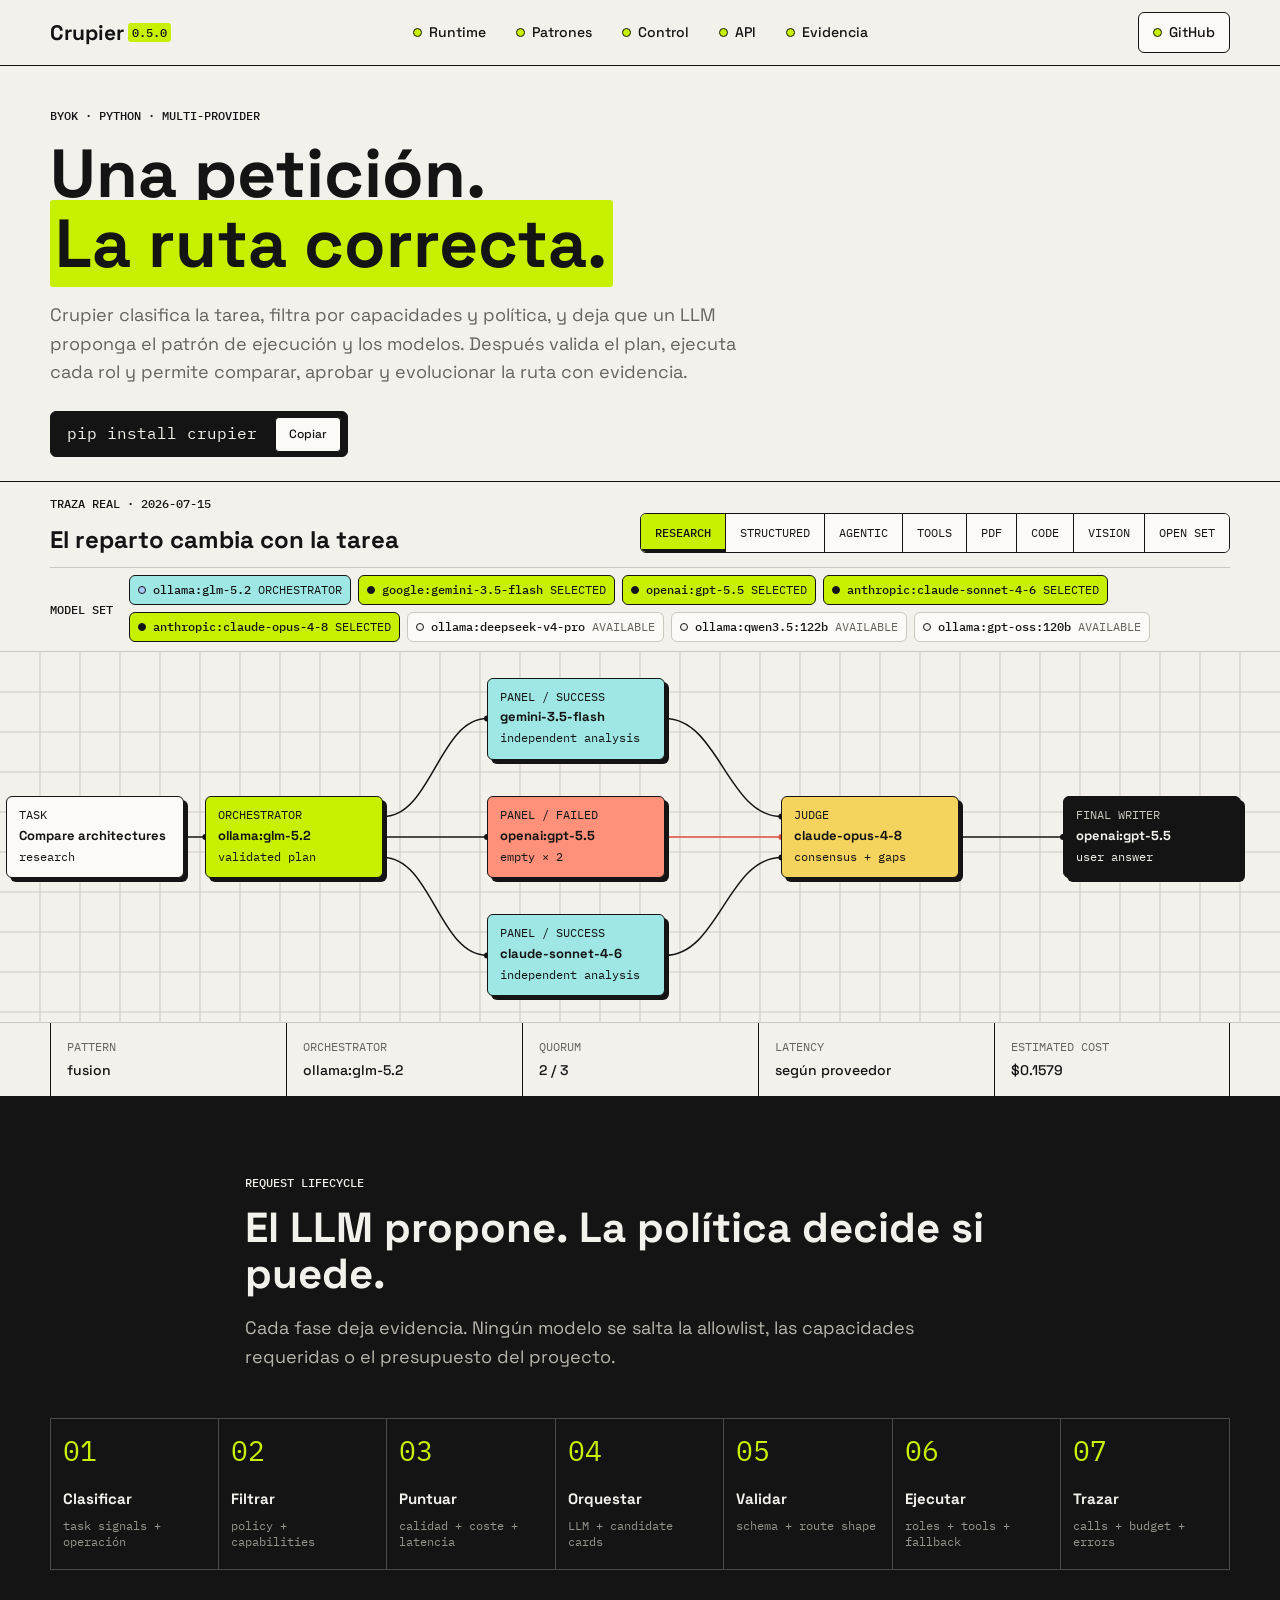
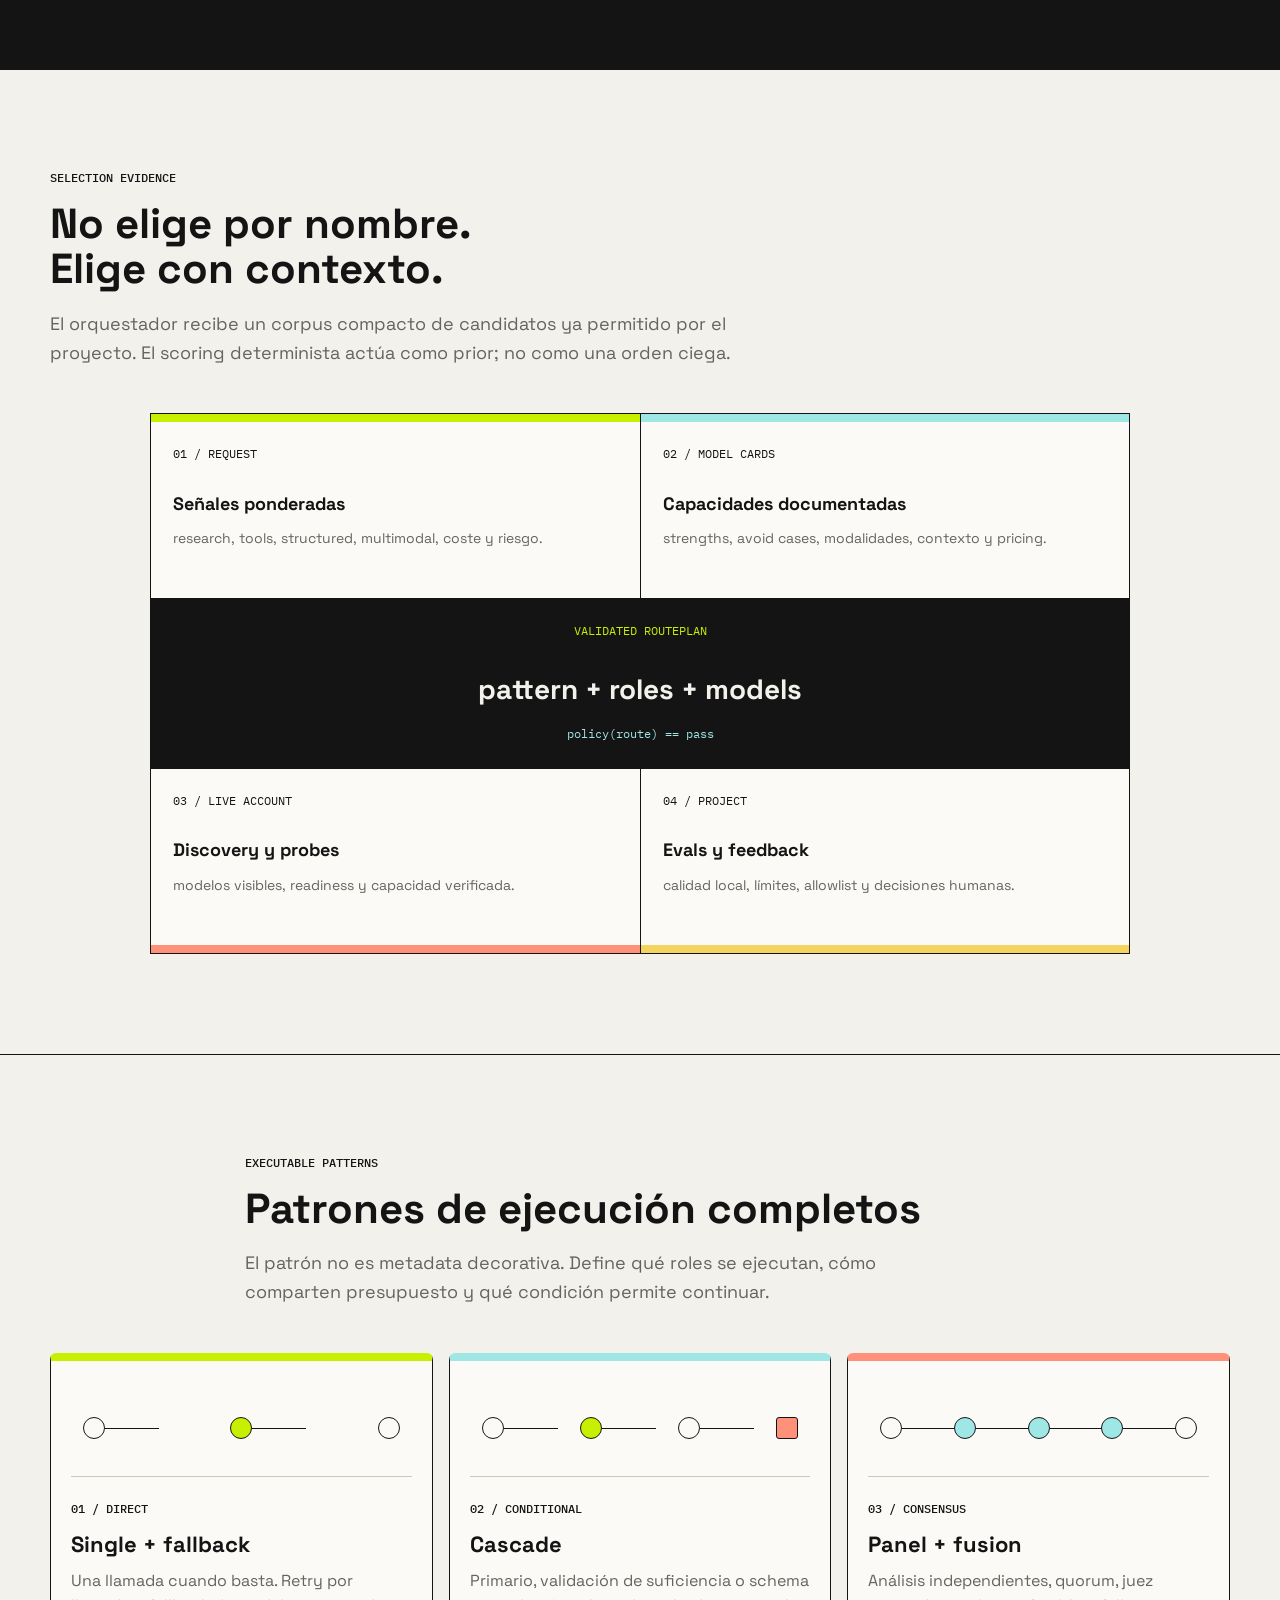
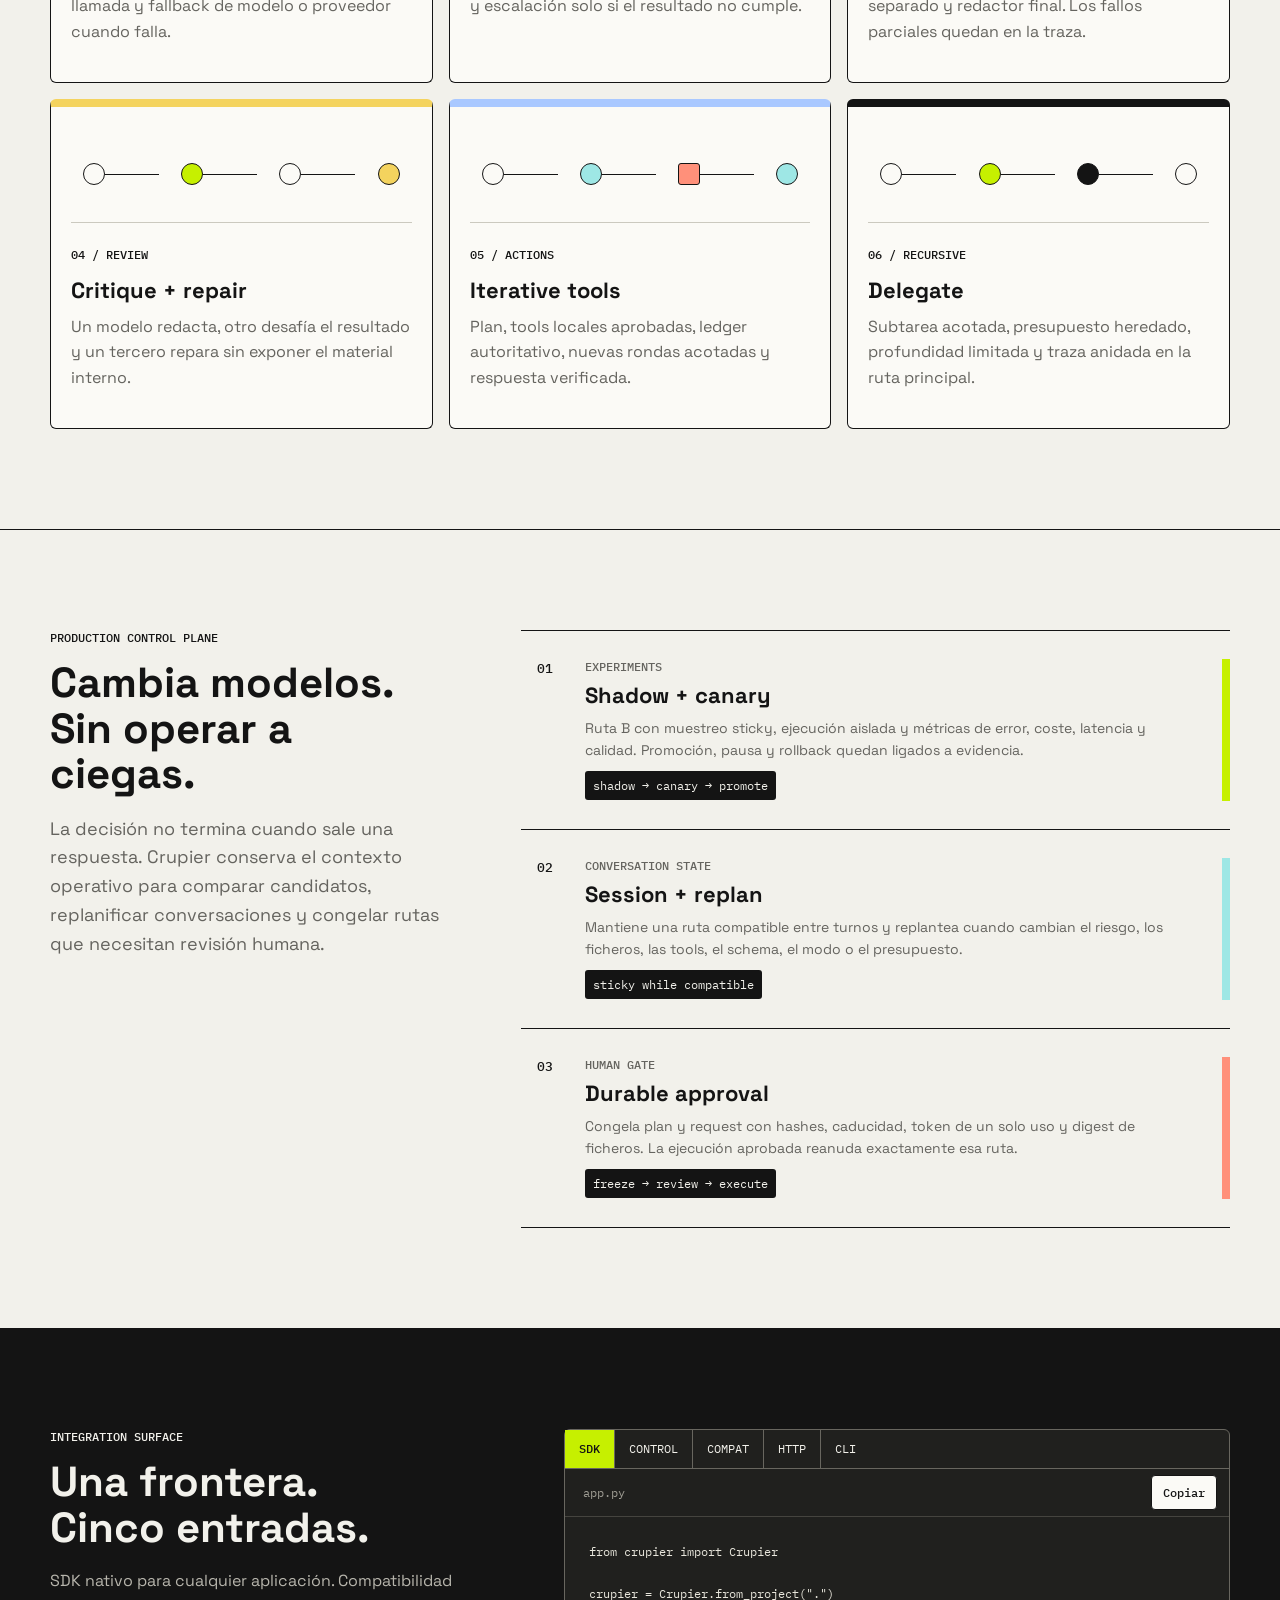
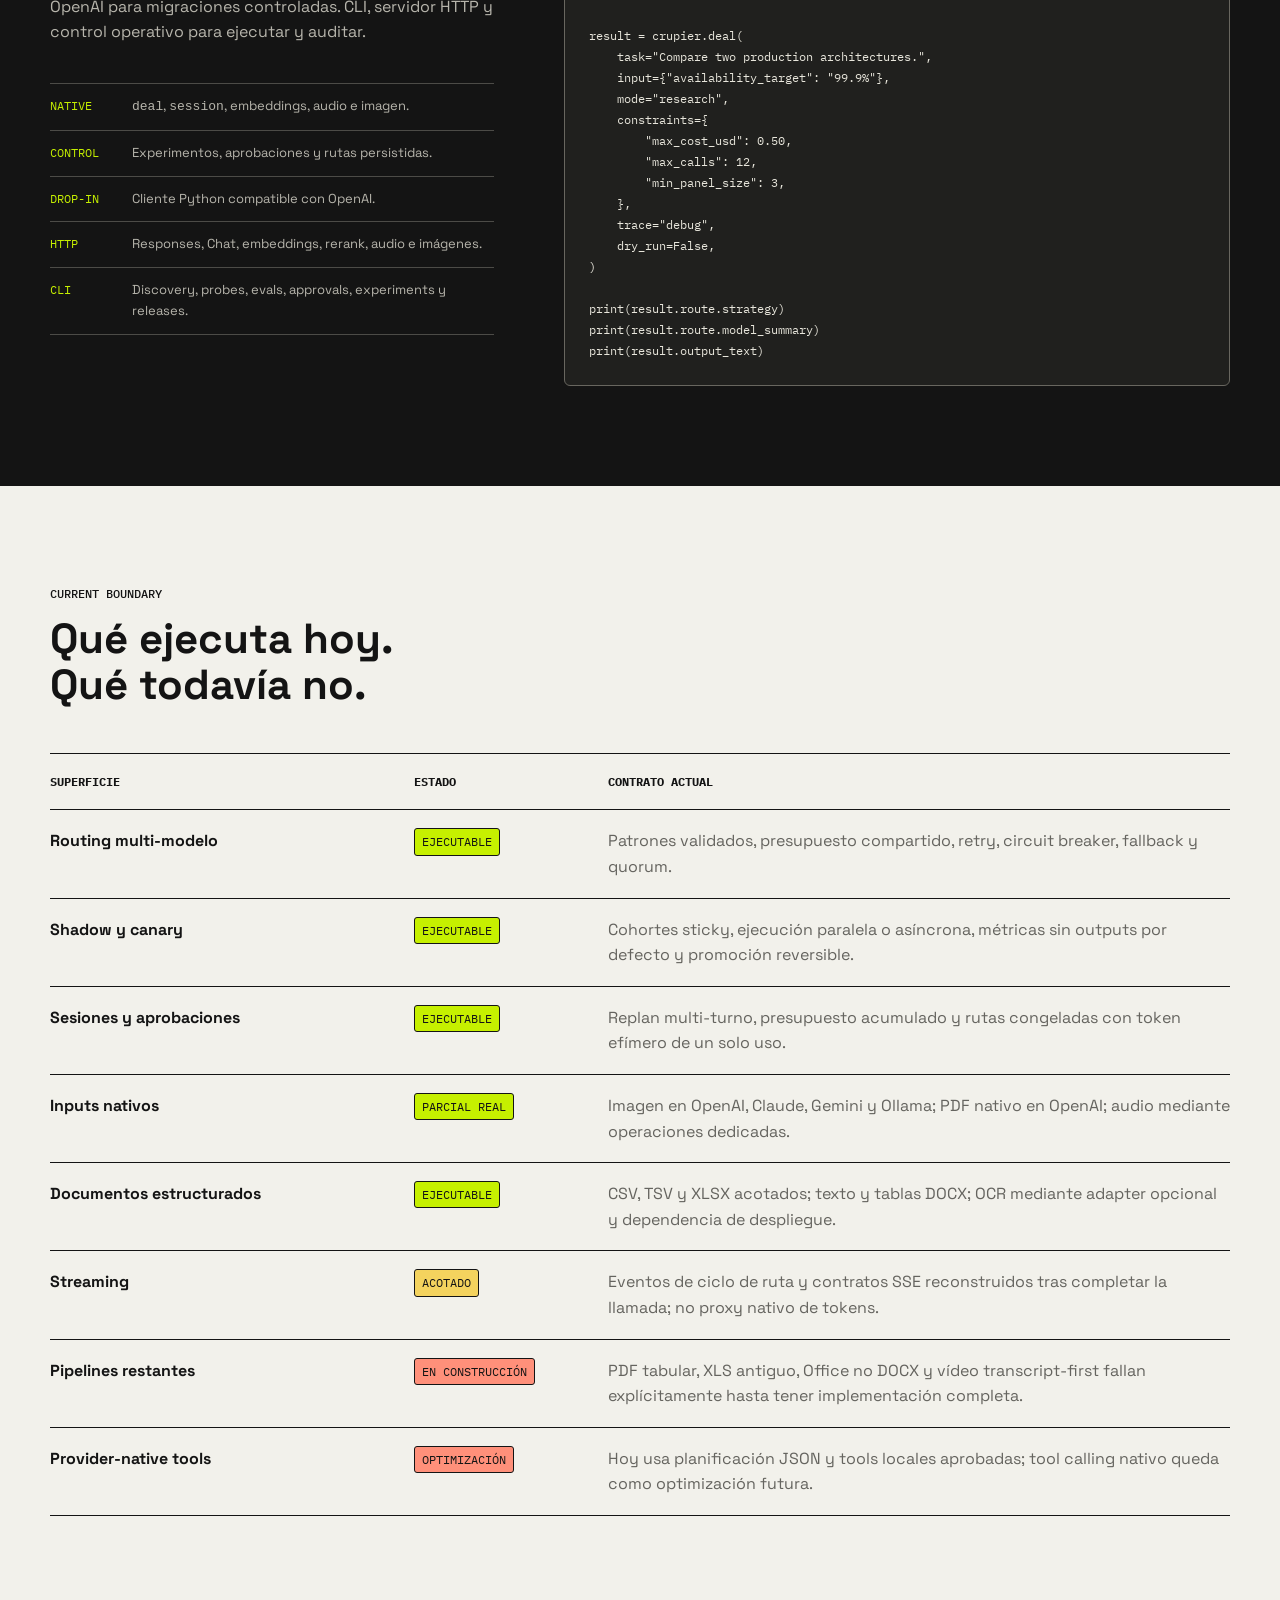
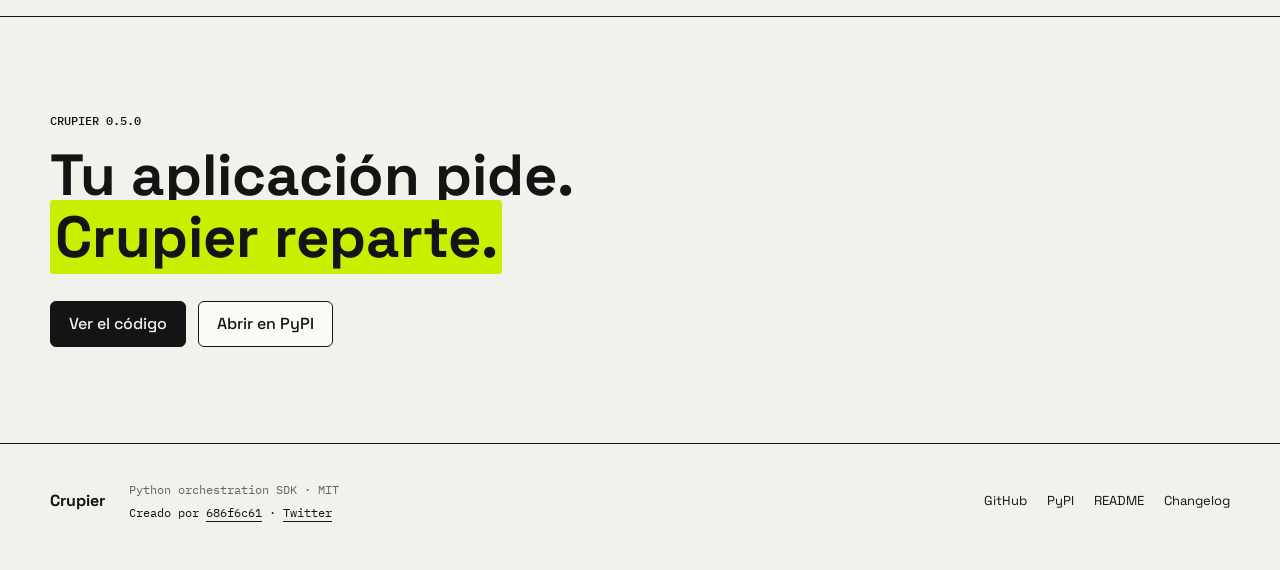
==== site/index.html @ 11025321 "Add final Crupier landing site" ====
<!DOCTYPE html>
<html lang="es">
  <head>
    <meta charset="utf-8">
    <meta name="viewport" content="width=device-width, initial-scale=1">
    <meta name="description" content="Crupier 0.5.0 es el SDK Python BYOK para seleccionar y ejecutar rutas multi-modelo, operar shadow y canary, mantener sesiones y auditar aprobaciones.">
    <meta name="author" content="686f6c61">
    <meta name="robots" content="index, follow, max-image-preview:large, max-snippet:-1, max-video-preview:-1">
    <meta name="theme-color" content="#f2f1eb">

    <meta property="og:type" content="website">
    <meta property="og:locale" content="es_ES">
    <meta property="og:site_name" content="Crupier">
    <meta property="og:url" content="https://crupier.686f6c61.dev/">
    <meta property="og:title" content="Crupier · Una petición. La ruta correcta.">
    <meta property="og:description" content="Orquestación y control de flota para Python: routing multi-modelo, shadow y canary, sesiones con replan y aprobaciones auditables.">
    <meta property="og:image" content="https://crupier.686f6c61.dev/og-crupier.png">
    <meta property="og:image:secure_url" content="https://crupier.686f6c61.dev/og-crupier.png">
    <meta property="og:image:type" content="image/png">
    <meta property="og:image:width" content="1200">
    <meta property="og:image:height" content="630">
    <meta property="og:image:alt" content="Crupier conecta una petición con una ruta multi-modelo validada.">

    <meta name="twitter:card" content="summary_large_image">
    <meta name="twitter:creator" content="@686f6c61">
    <meta name="twitter:title" content="Crupier · Una petición. La ruta correcta.">
    <meta name="twitter:description" content="SDK Python BYOK para seleccionar, ejecutar y operar rutas multi-modelo en producción.">
    <meta name="twitter:image" content="https://crupier.686f6c61.dev/og-crupier.png">
    <meta name="twitter:image:alt" content="Crupier conecta una petición con una ruta multi-modelo validada.">

    <link rel="icon" href="favicon.svg" type="image/svg+xml">
    <link rel="canonical" href="https://crupier.686f6c61.dev/">
    <link rel="preconnect" href="https://fonts.googleapis.com">
    <link rel="preconnect" href="https://fonts.gstatic.com" crossorigin>
    <link href="https://fonts.googleapis.com/css2?family=IBM+Plex+Mono:wght@400;500&family=Space+Grotesk:wght@400;500;700&display=swap" rel="stylesheet">
    <link rel="stylesheet" href="styles.css">
    <title>Crupier · Orquestación multi-modelo para Python</title>
    <script type="application/ld+json">
      {
        "@context": "https://schema.org",
        "@type": "SoftwareSourceCode",
        "name": "Crupier",
        "description": "SDK Python BYOK para seleccionar, ejecutar y operar rutas multi-modelo con shadow, canary, sesiones y aprobaciones auditables.",
        "url": "https://crupier.686f6c61.dev/",
        "image": "https://crupier.686f6c61.dev/og-crupier.png",
        "codeRepository": "https://github.com/686f6c61/crupier",
        "downloadUrl": "https://pypi.org/project/crupier/",
        "programmingLanguage": "Python",
        "runtimePlatform": "Python 3.11+",
        "version": "0.5.0",
        "license": "https://opensource.org/licenses/MIT",
        "author": {
          "@type": "Person",
          "name": "686f6c61",
          "url": "https://github.com/686f6c61"
        }
      }
    </script>
    <!-- Umami Analytics (self-hosted) -->
    <script defer src="https://analytics.686f6c61.dev/script.js"
      data-website-id="9d5d1bb4-7ea5-4c8a-bc91-378be16b686d"
      data-domains="crupier.686f6c61.dev,www.crupier.686f6c61.dev"
      data-do-not-track="true"
      data-exclude-search="true"></script>
  </head>
  <body>
    <a class="skip-link" href="#main">Saltar al contenido</a>

    <header class="site-header">
      <a class="brand" href="#top">
        <span>Crupier</span><mark>0.5.0</mark>
      </a>
      <nav class="site-nav" aria-label="Navegación principal">
        <a href="#runtime">Runtime</a>
        <a href="#patterns">Patrones</a>
        <a href="#control">Control</a>
        <a href="#api">API</a>
        <a href="#evidence">Evidencia</a>
      </nav>
      <a class="header-link" href="https://github.com/686f6c61/crupier">GitHub</a>
    </header>

    <main id="main">
      <section class="hero" id="top" aria-labelledby="hero-title">
        <div class="hero-copy page-shell">
          <p class="eyebrow">BYOK · Python · multi-provider</p>
          <h1 id="hero-title">Una petición.<br><mark>La ruta correcta.</mark></h1>
          <p class="hero-lede">
            Crupier clasifica la tarea, filtra por capacidades y política, y deja que un LLM proponga el patrón de ejecución y los modelos. Después valida el plan, ejecuta cada rol y permite comparar, aprobar y evolucionar la ruta con evidencia.
          </p>
          <div class="install-line" role="group" aria-label="Comando de instalación">
            <code>pip install crupier</code>
            <button class="copy-command" type="button" data-copy="pip install crupier">Copiar</button>
          </div>
        </div>
      </section>

      <section class="route-lab" aria-labelledby="route-lab-title">
        <div class="route-lab-head page-shell">
          <div>
            <p class="eyebrow">Traza real · 2026-07-15</p>
            <h2 id="route-lab-title">El reparto cambia con la tarea</h2>
          </div>
          <div class="route-tabs" role="tablist" aria-label="Seleccionar tipo de ruta">
            <button id="route-research-tab" type="button" role="tab" aria-controls="route-panel" aria-selected="true" tabindex="0" data-route="research">Research</button>
            <button id="route-structured-tab" type="button" role="tab" aria-controls="route-panel" aria-selected="false" tabindex="-1" data-route="structured">Structured</button>
            <button id="route-agentic-tab" type="button" role="tab" aria-controls="route-panel" aria-selected="false" tabindex="-1" data-route="agentic">Agentic</button>
            <button id="route-tools-tab" type="button" role="tab" aria-controls="route-panel" aria-selected="false" tabindex="-1" data-route="tools">Tools</button>
            <button id="route-pdf-tab" type="button" role="tab" aria-controls="route-panel" aria-selected="false" tabindex="-1" data-route="pdf">PDF</button>
            <button id="route-coding-tab" type="button" role="tab" aria-controls="route-panel" aria-selected="false" tabindex="-1" data-route="coding">Code</button>
            <button id="route-vision-tab" type="button" role="tab" aria-controls="route-panel" aria-selected="false" tabindex="-1" data-route="vision">Vision</button>
            <button id="route-open-set-tab" type="button" role="tab" aria-controls="route-panel" aria-selected="false" tabindex="-1" data-route="openSet">Open set</button>
          </div>
        </div>

        <div id="route-panel" role="tabpanel" aria-labelledby="route-research-tab" tabindex="0">
          <div class="model-pool page-shell" role="group" aria-label="Modelos candidatos para la ruta seleccionada">
            <span>Model set</span>
            <ul id="model-pool" aria-live="off"></ul>
          </div>
          <div class="graph-scroll" aria-label="Diagrama de la ruta seleccionada">
            <div class="graph-stage" id="graph-stage">
              <canvas id="route-canvas" aria-hidden="true"></canvas>
              <ul id="route-nodes" class="route-nodes" aria-live="off"></ul>
            </div>
          </div>

          <dl class="route-metrics page-shell" id="route-metrics"></dl>
        </div>
      </section>

      <section class="runtime-band" id="runtime" aria-labelledby="runtime-title">
        <div class="page-shell section-heading inverted">
          <p class="eyebrow">Request lifecycle</p>
          <h2 id="runtime-title">El LLM propone. La política decide si puede.</h2>
          <p>Cada fase deja evidencia. Ningún modelo se salta la allowlist, las capacidades requeridas o el presupuesto del proyecto.</p>
        </div>
        <ol class="runtime-flow page-shell">
          <li><span>01</span><strong>Clasificar</strong><small>task signals + operación</small></li>
          <li><span>02</span><strong>Filtrar</strong><small>policy + capabilities</small></li>
          <li><span>03</span><strong>Puntuar</strong><small>calidad + coste + latencia</small></li>
          <li><span>04</span><strong>Orquestar</strong><small>LLM + candidate cards</small></li>
          <li><span>05</span><strong>Validar</strong><small>schema + route shape</small></li>
          <li><span>06</span><strong>Ejecutar</strong><small>roles + tools + fallback</small></li>
          <li><span>07</span><strong>Trazar</strong><small>calls + budget + errors</small></li>
        </ol>
      </section>

      <section class="evidence-section page-shell" id="evidence" aria-labelledby="selection-title">
        <div class="section-heading">
          <p class="eyebrow">Selection evidence</p>
          <h2 id="selection-title">No elige por nombre.<br>Elige con contexto.</h2>
          <p>El orquestador recibe un corpus compacto de candidatos ya permitido por el proyecto. El scoring determinista actúa como prior; no como una orden ciega.</p>
        </div>

        <div class="evidence-map" role="img" aria-label="Fuentes de evidencia que alimentan el plan de routing">
          <div class="evidence-source source-task">
            <span>01 / Request</span>
            <strong>Señales ponderadas</strong>
            <p>research, tools, structured, multimodal, coste y riesgo.</p>
          </div>
          <div class="evidence-source source-card">
            <span>02 / Model cards</span>
            <strong>Capacidades documentadas</strong>
            <p>strengths, avoid cases, modalidades, contexto y pricing.</p>
          </div>
          <div class="evidence-core">
            <span>Validated RoutePlan</span>
            <strong>pattern + roles + models</strong>
            <code>policy(route) == pass</code>
          </div>
          <div class="evidence-source source-live">
            <span>03 / Live account</span>
            <strong>Discovery y probes</strong>
            <p>modelos visibles, readiness y capacidad verificada.</p>
          </div>
          <div class="evidence-source source-local">
            <span>04 / Project</span>
            <strong>Evals y feedback</strong>
            <p>calidad local, límites, allowlist y decisiones humanas.</p>
          </div>
        </div>
      </section>

      <section class="strategies-section" id="patterns" aria-labelledby="patterns-title">
        <div class="page-shell section-heading">
          <p class="eyebrow">Executable patterns</p>
          <h2 id="patterns-title">Patrones de ejecución completos</h2>
          <p>El patrón no es metadata decorativa. Define qué roles se ejecutan, cómo comparten presupuesto y qué condición permite continuar.</p>
        </div>

        <div class="strategy-grid page-shell">
          <article class="strategy-card accent-lime">
            <div class="mini-route"><i></i><b></b><i></i></div>
            <p class="eyebrow">01 / Direct</p>
            <h3>Single + fallback</h3>
            <p>Una llamada cuando basta. Retry por llamada y fallback de modelo o proveedor cuando falla.</p>
          </article>
          <article class="strategy-card accent-cyan">
            <div class="mini-route cascade"><i></i><b></b><i></i><em></em></div>
            <p class="eyebrow">02 / Conditional</p>
            <h3>Cascade</h3>
            <p>Primario, validación de suficiencia o schema y escalación solo si el resultado no cumple.</p>
          </article>
          <article class="strategy-card accent-coral">
            <div class="mini-route fusion"><i></i><b></b><b></b><b></b><i></i></div>
            <p class="eyebrow">03 / Consensus</p>
            <h3>Panel + fusion</h3>
            <p>Análisis independientes, quorum, juez separado y redactor final. Los fallos parciales quedan en la traza.</p>
          </article>
          <article class="strategy-card accent-yellow">
            <div class="mini-route critique"><i></i><b></b><i></i><b></b></div>
            <p class="eyebrow">04 / Review</p>
            <h3>Critique + repair</h3>
            <p>Un modelo redacta, otro desafía el resultado y un tercero repara sin exponer el material interno.</p>
          </article>
          <article class="strategy-card accent-blue">
            <div class="mini-route tools"><i></i><b></b><em></em><b></b></div>
            <p class="eyebrow">05 / Actions</p>
            <h3>Iterative tools</h3>
            <p>Plan, tools locales aprobadas, ledger autoritativo, nuevas rondas acotadas y respuesta verificada.</p>
          </article>
          <article class="strategy-card accent-ink">
            <div class="mini-route delegate"><i></i><b></b><span></span><i></i></div>
            <p class="eyebrow">06 / Recursive</p>
            <h3>Delegate</h3>
            <p>Subtarea acotada, presupuesto heredado, profundidad limitada y traza anidada en la ruta principal.</p>
          </article>
        </div>
      </section>

      <section class="control-section" id="control" aria-labelledby="control-title">
        <div class="control-layout page-shell">
          <div class="section-heading">
            <p class="eyebrow">Production control plane</p>
            <h2 id="control-title">Cambia modelos.<br>Sin operar a ciegas.</h2>
            <p>La decisión no termina cuando sale una respuesta. Crupier conserva el contexto operativo para comparar candidatos, replanificar conversaciones y congelar rutas que necesitan revisión humana.</p>
          </div>

          <div class="control-lanes">
            <article class="control-lane">
              <span class="control-number">01</span>
              <div>
                <p class="eyebrow">Experiments</p>
                <h3>Shadow + canary</h3>
                <p>Ruta B con muestreo sticky, ejecución aislada y métricas de error, coste, latencia y calidad. Promoción, pausa y rollback quedan ligados a evidencia.</p>
              </div>
              <code>shadow → canary → promote</code>
            </article>
            <article class="control-lane">
              <span class="control-number">02</span>
              <div>
                <p class="eyebrow">Conversation state</p>
                <h3>Session + replan</h3>
                <p>Mantiene una ruta compatible entre turnos y replantea cuando cambian el riesgo, los ficheros, las tools, el schema, el modo o el presupuesto.</p>
              </div>
              <code>sticky while compatible</code>
            </article>
            <article class="control-lane">
              <span class="control-number">03</span>
              <div>
                <p class="eyebrow">Human gate</p>
                <h3>Durable approval</h3>
                <p>Congela plan y request con hashes, caducidad, token de un solo uso y digest de ficheros. La ejecución aprobada reanuda exactamente esa ruta.</p>
              </div>
              <code>freeze → review → execute</code>
            </article>
          </div>
        </div>
      </section>

      <section class="api-section" id="api" aria-labelledby="api-title">
        <div class="page-shell api-layout">
          <div class="section-heading">
            <p class="eyebrow">Integration surface</p>
            <h2 id="api-title">Una frontera.<br>Cinco entradas.</h2>
            <p>SDK nativo para cualquier aplicación. Compatibilidad OpenAI para migraciones controladas. CLI, servidor HTTP y control operativo para ejecutar y auditar.</p>
            <ul class="api-contracts">
              <li><span class="contract-label">Native</span><span class="contract-copy"><code>deal</code>, <code>session</code>, embeddings, audio e imagen.</span></li>
              <li><span class="contract-label">Control</span><span class="contract-copy">Experimentos, aprobaciones y rutas persistidas.</span></li>
              <li><span class="contract-label">Drop-in</span><span class="contract-copy">Cliente Python compatible con OpenAI.</span></li>
              <li><span class="contract-label">HTTP</span><span class="contract-copy">Responses, Chat, embeddings, rerank, audio e imágenes.</span></li>
              <li><span class="contract-label">CLI</span><span class="contract-copy">Discovery, probes, evals, approvals, experiments y releases.</span></li>
            </ul>
          </div>

          <div class="code-workbench">
            <div class="code-tabs" role="tablist" aria-label="Ejemplos de integración">
              <button id="code-sdk-tab" type="button" role="tab" aria-controls="code-panel" aria-selected="true" tabindex="0" data-code="sdk">SDK</button>
              <button id="code-control-tab" type="button" role="tab" aria-controls="code-panel" aria-selected="false" tabindex="-1" data-code="control">Control</button>
              <button id="code-compat-tab" type="button" role="tab" aria-controls="code-panel" aria-selected="false" tabindex="-1" data-code="compat">Compat</button>
              <button id="code-server-tab" type="button" role="tab" aria-controls="code-panel" aria-selected="false" tabindex="-1" data-code="server">HTTP</button>
              <button id="code-cli-tab" type="button" role="tab" aria-controls="code-panel" aria-selected="false" tabindex="-1" data-code="cli">CLI</button>
            </div>
            <div id="code-panel" role="tabpanel" aria-labelledby="code-sdk-tab" tabindex="0">
              <div class="code-toolbar">
                <span id="code-filename">app.py</span>
                <button class="copy-command" id="copy-code" type="button">Copiar</button>
              </div>
              <pre><code id="code-sample"></code></pre>
            </div>
          </div>
        </div>
      </section>

      <section class="boundaries-section page-shell" aria-labelledby="boundaries-title">
        <div class="section-heading">
          <p class="eyebrow">Current boundary</p>
          <h2 id="boundaries-title">Qué ejecuta hoy.<br>Qué todavía no.</h2>
        </div>
        <table class="boundary-table">
          <caption class="visually-hidden">Estado de capacidades</caption>
          <thead>
            <tr class="boundary-row boundary-head">
              <th scope="col">Superficie</th><th scope="col">Estado</th><th scope="col">Contrato actual</th>
            </tr>
          </thead>
          <tbody>
            <tr class="boundary-row">
              <th scope="row">Routing multi-modelo</th><td><span class="state live">Ejecutable</span></td><td>Patrones validados, presupuesto compartido, retry, circuit breaker, fallback y quorum.</td>
            </tr>
            <tr class="boundary-row">
              <th scope="row">Shadow y canary</th><td><span class="state live">Ejecutable</span></td><td>Cohortes sticky, ejecución paralela o asíncrona, métricas sin outputs por defecto y promoción reversible.</td>
            </tr>
            <tr class="boundary-row">
              <th scope="row">Sesiones y aprobaciones</th><td><span class="state live">Ejecutable</span></td><td>Replan multi-turno, presupuesto acumulado y rutas congeladas con token efímero de un solo uso.</td>
            </tr>
            <tr class="boundary-row">
              <th scope="row">Inputs nativos</th><td><span class="state live">Parcial real</span></td><td>Imagen en OpenAI, Claude, Gemini y Ollama; PDF nativo en OpenAI; audio mediante operaciones dedicadas.</td>
            </tr>
            <tr class="boundary-row">
              <th scope="row">Documentos estructurados</th><td><span class="state live">Ejecutable</span></td><td>CSV, TSV y XLSX acotados; texto y tablas DOCX; OCR mediante adapter opcional y dependencia de despliegue.</td>
            </tr>
            <tr class="boundary-row">
              <th scope="row">Streaming</th><td><span class="state bounded">Acotado</span></td><td>Eventos de ciclo de ruta y contratos SSE reconstruidos tras completar la llamada; no proxy nativo de tokens.</td>
            </tr>
            <tr class="boundary-row">
              <th scope="row">Pipelines restantes</th><td><span class="state planned">En construcción</span></td><td>PDF tabular, XLS antiguo, Office no DOCX y vídeo transcript-first fallan explícitamente hasta tener implementación completa.</td>
            </tr>
            <tr class="boundary-row">
              <th scope="row">Provider-native tools</th><td><span class="state planned">Optimización</span></td><td>Hoy usa planificación JSON y tools locales aprobadas; tool calling nativo queda como optimización futura.</td>
            </tr>
          </tbody>
        </table>
      </section>

      <section class="final-cta" aria-labelledby="cta-title">
        <div class="page-shell">
          <p class="eyebrow">Crupier 0.5.0</p>
          <h2 id="cta-title">Tu aplicación pide.<br><mark>Crupier reparte.</mark></h2>
          <div class="cta-actions">
            <a class="primary-action" href="https://github.com/686f6c61/crupier">Ver el código</a>
            <a class="secondary-action" href="https://pypi.org/project/crupier/">Abrir en PyPI</a>
          </div>
        </div>
      </section>
    </main>

    <footer class="site-footer">
      <div class="page-shell">
        <strong>Crupier</strong>
        <div class="footer-meta">
          <p>Python orchestration SDK · MIT</p>
          <p>Creado por <a href="https://github.com/686f6c61">686f6c61</a> · <a href="https://x.com/686f6c61">Twitter</a></p>
        </div>
        <nav aria-label="Enlaces del pie">
          <a href="https://github.com/686f6c61/crupier">GitHub</a>
          <a href="https://pypi.org/project/crupier/">PyPI</a>
          <a href="https://github.com/686f6c61/crupier/blob/main/README.md">README</a>
          <a href="https://github.com/686f6c61/crupier/blob/main/CHANGELOG.md">Changelog</a>
        </nav>
      </div>
    </footer>

    <div class="copy-toast" id="copy-toast" role="status" aria-live="polite"></div>
    <script src="app.js" defer></script>
  </body>
</html>
---- site/styles.css ----
:root {
  --paper: #f2f1eb;
  --surface: #fbfaf6;
  --ink: #141414;
  --muted: #65645f;
  --line: #141414;
  --soft-line: #cbc9bf;
  --lime: #c6f000;
  --cyan: #9ee7e5;
  --coral: #ff907a;
  --yellow: #f4d35e;
  --blue: #a9c8ff;
  --radius: 6px;
  --shell: 1180px;
  --route-cycle: 5.2s;
  --font-sans: "Space Grotesk", "Segoe UI", system-ui, sans-serif;
  --font-mono: "IBM Plex Mono", "SFMono-Regular", Consolas, monospace;
}

* {
  box-sizing: border-box;
  letter-spacing: 0;
}

html {
  scroll-behavior: smooth;
}

section[id] {
  scroll-margin-top: 76px;
}

body {
  margin: 0;
  color: var(--ink);
  background: var(--paper);
  font-family: var(--font-sans);
  font-size: 16px;
  line-height: 1.6;
  text-rendering: optimizeLegibility;
}

button,
a {
  font: inherit;
}

a {
  color: inherit;
  text-decoration: none;
}

button {
  color: inherit;
}

mark {
  color: var(--ink);
  background: var(--lime);
  border-radius: 3px;
  padding: 0 0.08em;
}

.skip-link {
  position: fixed;
  z-index: 100;
  top: 8px;
  left: 8px;
  transform: translateY(-150%);
  padding: 8px 12px;
  color: var(--paper);
  background: var(--ink);
  border-radius: var(--radius);
}

.skip-link:focus {
  transform: translateY(0);
}

.visually-hidden {
  position: absolute;
  width: 1px;
  height: 1px;
  overflow: hidden;
  clip: rect(0 0 0 0);
  clip-path: inset(50%);
  white-space: nowrap;
}

.page-shell {
  width: min(calc(100% - 48px), var(--shell));
  margin-inline: auto;
}

.site-header {
  position: sticky;
  z-index: 20;
  top: 0;
  display: grid;
  grid-template-columns: 1fr auto 1fr;
  align-items: center;
  min-height: 66px;
  padding: 0 max(24px, calc((100% - var(--shell)) / 2));
  background: rgba(242, 241, 235, 0.96);
  border-bottom: 1px solid var(--line);
  backdrop-filter: blur(10px);
}

.brand {
  display: inline-flex;
  align-items: center;
  justify-self: start;
  font-size: 21px;
  font-weight: 700;
}

.brand mark {
  margin-left: 4px;
  padding: 0 4px;
  font-family: var(--font-mono);
  font-size: 12px;
  font-weight: 500;
}

.site-nav {
  display: flex;
  gap: 30px;
  font-size: 14px;
  font-weight: 500;
}

.site-nav a,
.header-link {
  display: inline-flex;
  align-items: center;
  gap: 7px;
}

.site-nav a::before,
.header-link::before {
  width: 7px;
  height: 7px;
  flex: 0 0 7px;
  background: var(--lime);
  border: 1px solid var(--ink);
  border-radius: 50%;
  content: "";
}

.site-nav a,
.site-footer a {
  text-decoration-thickness: 1px;
  text-underline-offset: 4px;
}

.site-nav a:hover,
.site-footer a:hover {
  text-decoration: underline;
}

.header-link {
  justify-self: end;
  padding: 8px 14px;
  font-size: 14px;
  font-weight: 500;
  border: 1px solid var(--line);
  border-radius: var(--radius);
  background: var(--surface);
}

.header-link:hover,
.secondary-action:hover,
.copy-command:hover {
  background: var(--lime);
}

.hero {
  overflow: hidden;
}

.hero-copy {
  position: relative;
  z-index: 2;
  padding-top: 42px;
  padding-bottom: 24px;
}

.eyebrow {
  margin: 0 0 14px;
  font-family: var(--font-mono);
  font-size: 12px;
  font-weight: 500;
  line-height: 1.4;
  text-transform: uppercase;
}

h1,
h2,
h3,
p {
  margin-top: 0;
}

h1 {
  max-width: 820px;
  margin-bottom: 22px;
  font-size: 68px;
  font-weight: 700;
  line-height: 1.03;
}

h2 {
  margin-bottom: 18px;
  font-size: 42px;
  font-weight: 700;
  line-height: 1.08;
}

h3 {
  margin-bottom: 10px;
  font-size: 22px;
  line-height: 1.2;
}

.hero-lede {
  max-width: 720px;
  margin-bottom: 24px;
  color: var(--muted);
  font-size: 18px;
}

.install-line {
  display: inline-flex;
  align-items: center;
  gap: 18px;
  min-height: 46px;
  padding: 0 6px 0 16px;
  color: var(--paper);
  background: var(--ink);
  border: 1px solid var(--ink);
  border-radius: var(--radius);
}

.install-line code,
.code-workbench code,
.evidence-core code {
  font-family: var(--font-mono);
}

.copy-command {
  min-width: 66px;
  padding: 7px 11px;
  color: var(--ink);
  background: var(--surface);
  border: 1px solid var(--line);
  border-radius: 4px;
  cursor: pointer;
  font-size: 12px;
  font-weight: 500;
}

.route-lab {
  border-top: 1px solid var(--line);
  border-bottom: 1px solid var(--line);
}

.route-lab-head {
  display: flex;
  align-items: end;
  justify-content: space-between;
  gap: 30px;
  min-height: 84px;
  padding-block: 14px;
}

.route-lab-head h2 {
  margin: 0;
  font-size: 24px;
}

.route-tabs,
.code-tabs {
  display: flex;
  align-items: center;
  min-width: 0;
  border: 1px solid var(--line);
  border-radius: var(--radius);
}

.route-tabs {
  overflow: hidden;
}

.code-tabs {
  overflow-x: auto;
  scrollbar-width: thin;
}

.route-tabs button,
.code-tabs button {
  position: relative;
  flex: 0 0 auto;
  min-height: 38px;
  padding: 0 14px;
  background: var(--surface);
  border: 0;
  border-right: 1px solid var(--line);
  cursor: pointer;
  font-family: var(--font-mono);
  font-size: 12px;
  text-transform: uppercase;
}

.route-tabs button {
  overflow: hidden;
}

.route-tabs button::after {
  position: absolute;
  right: 0;
  bottom: 0;
  left: 0;
  height: 3px;
  background: var(--ink);
  content: "";
  transform: scaleX(0);
  transform-origin: left;
}

.route-lab.is-cycling .route-tabs button[aria-selected="true"]::after {
  animation: route-progress var(--route-cycle) linear forwards;
}

.route-tabs button:last-child,
.code-tabs button:last-child {
  border-right: 0;
}

.route-tabs button[aria-selected="true"],
.code-tabs button[aria-selected="true"] {
  background: var(--lime);
  font-weight: 500;
}

.model-pool {
  display: grid;
  grid-template-columns: auto minmax(0, 1fr);
  align-items: center;
  gap: 16px;
  min-height: 52px;
  padding-block: 7px;
  border-top: 1px solid var(--soft-line);
}

.model-pool > span {
  font-family: var(--font-mono);
  font-size: 12px;
  font-weight: 500;
  text-transform: uppercase;
}

.model-pool ul {
  display: flex;
  flex-wrap: wrap;
  gap: 7px;
  min-width: 0;
  margin: 0;
  padding: 0 0 2px;
  list-style: none;
}

.model-pool li {
  display: inline-flex;
  flex: 0 0 auto;
  align-items: center;
  gap: 7px;
  min-height: 30px;
  padding: 5px 8px;
  border: 1px solid var(--soft-line);
  border-radius: var(--radius);
  background: var(--surface);
}

.model-pool li::before {
  width: 6px;
  height: 6px;
  flex: 0 0 6px;
  border: 1px solid var(--ink);
  border-radius: 50%;
  background: var(--paper);
  content: "";
}

.model-pool li.is-selected { background: var(--lime); border-color: var(--line); }
.model-pool li.is-selected::before { background: var(--ink); }
.model-pool li.is-orchestrator { background: var(--cyan); border-color: var(--line); }
.model-pool li.is-orchestrator::before { background: var(--blue); }
.model-pool li.is-fallback { background: var(--yellow); }
.model-pool li.is-filtered { border-style: dashed; opacity: 0.58; }

.model-pool li.is-selected small,
.model-pool li.is-orchestrator small,
.model-pool li.is-fallback small {
  color: var(--ink);
}

.model-pool strong,
.model-pool small {
  font-family: var(--font-mono);
  line-height: 1.2;
}

.model-pool strong {
  font-size: 12px;
  font-weight: 500;
}

.model-pool small {
  color: var(--muted);
  font-size: 12px;
  text-transform: uppercase;
}

.graph-scroll {
  overflow: hidden;
  border-top: 1px solid var(--soft-line);
  border-bottom: 1px solid var(--soft-line);
}

.graph-stage {
  position: relative;
  width: 100%;
  height: 370px;
  background: var(--paper);
}

#route-canvas,
.route-nodes {
  position: absolute;
  inset: 0;
  width: 100%;
  height: 100%;
}

.route-nodes {
  margin: 0;
  padding: 0;
  list-style: none;
}

.route-node {
  --node-width: clamp(156px, 14vw, 178px);

  position: absolute;
  left: clamp(calc(var(--node-width) / 2 + 6px), var(--x), calc(100% - var(--node-width) / 2 - 6px));
  top: var(--y);
  width: var(--node-width);
  min-height: 82px;
  transform: translate(-50%, -50%);
  padding: 10px 12px;
  background: var(--surface);
  border: 1px solid var(--line);
  border-radius: var(--radius);
  box-shadow: 4px 4px 0 var(--ink);
  animation: route-node-enter 360ms ease both;
  animation-delay: var(--delay);
}

.route-node small,
.route-node span {
  display: block;
}

.route-node small {
  margin-bottom: 5px;
  color: var(--ink);
  font-family: var(--font-mono);
  font-size: 12px;
  line-height: 1.3;
  text-transform: uppercase;
}

.route-node strong {
  display: block;
  overflow-wrap: anywhere;
  font-size: 13px;
  line-height: 1.25;
}

.route-node span {
  margin-top: 5px;
  font-family: var(--font-mono);
  font-size: 12px;
  line-height: 1.3;
}

.route-node.is-router { background: var(--lime); }
.route-node.is-success { background: var(--cyan); }
.route-node.is-failure { background: var(--coral); }
.route-node.is-review { background: var(--yellow); }
.route-node.is-output { color: var(--paper); background: var(--ink); }
.route-node.is-output small { color: #c9c7be; }
.route-node.is-skipped { background: var(--paper); border-style: dashed; box-shadow: none; opacity: 0.72; }
.route-node.is-tool { background: var(--blue); }

.route-metrics {
  display: grid;
  grid-template-columns: repeat(5, 1fr);
  margin-top: 0;
  margin-bottom: 0;
}

.route-metrics div {
  min-width: 0;
  padding: 14px 16px;
  border-left: 1px solid var(--line);
  animation: route-metric-enter 280ms ease both;
  animation-delay: var(--delay);
}

.route-metrics div:last-child {
  border-right: 1px solid var(--line);
}

.route-metrics dt {
  color: var(--muted);
  font-family: var(--font-mono);
  font-size: 12px;
  text-transform: uppercase;
}

.route-metrics dd {
  margin: 3px 0 0;
  overflow-wrap: anywhere;
  font-size: 14px;
  font-weight: 500;
}

.runtime-band {
  padding: 78px 0 84px;
  color: var(--paper);
  background: var(--ink);
}

.section-heading {
  max-width: 790px;
  margin-bottom: 46px;
}

.section-heading > p:last-child {
  max-width: 690px;
  margin-bottom: 0;
  color: var(--muted);
  font-size: 18px;
}

.section-heading.inverted > p:last-child {
  color: #b7b5ac;
}

.runtime-flow {
  display: grid;
  grid-template-columns: repeat(7, 1fr);
  gap: 0;
  padding-left: 0;
  list-style: none;
  border-top: 1px solid #4c4b47;
  border-bottom: 1px solid #4c4b47;
}

.runtime-flow li {
  position: relative;
  min-height: 145px;
  padding: 18px 12px;
  border-right: 1px solid #4c4b47;
}

.runtime-flow li:first-child {
  border-left: 1px solid #4c4b47;
}

.runtime-flow span,
.runtime-flow small,
.runtime-flow strong {
  display: block;
}

.runtime-flow span,
.runtime-flow small {
  font-family: var(--font-mono);
}

.runtime-flow span {
  margin-bottom: 22px;
  color: var(--lime);
  font-size: 28px;
  line-height: 1;
}

.runtime-flow strong {
  margin-bottom: 7px;
  font-size: 15px;
}

.runtime-flow small {
  color: #96948d;
  font-size: 12px;
  line-height: 1.4;
}

.evidence-section,
.strategies-section,
.control-section,
.api-section,
.boundaries-section {
  padding-block: 100px;
}

.evidence-map {
  display: grid;
  grid-template-columns: 1fr 1fr;
  gap: 1px;
  max-width: 980px;
  margin-inline: auto;
  background: var(--line);
  border: 1px solid var(--line);
}

.evidence-source,
.evidence-core {
  min-height: 184px;
  padding: 22px;
  background: var(--surface);
}

.evidence-source span,
.evidence-core span {
  display: block;
  margin-bottom: 26px;
  font-family: var(--font-mono);
  font-size: 12px;
  text-transform: uppercase;
}

.evidence-source strong,
.evidence-core strong {
  display: block;
  margin-bottom: 9px;
  font-size: 18px;
}

.evidence-source p {
  margin-bottom: 0;
  color: var(--muted);
  font-size: 14px;
}

.evidence-core {
  grid-column: 1 / -1;
  min-height: 160px;
  color: var(--paper);
  background: var(--ink);
  text-align: center;
}

.evidence-core span {
  color: var(--lime);
}

.evidence-core strong {
  font-size: 28px;
}

.evidence-core code {
  color: var(--cyan);
  font-size: 12px;
}

.source-task { border-top: 8px solid var(--lime); }
.source-card { border-top: 8px solid var(--cyan); }
.source-live { border-bottom: 8px solid var(--coral); }
.source-local { border-bottom: 8px solid var(--yellow); }

.strategies-section {
  border-top: 1px solid var(--line);
  border-bottom: 1px solid var(--line);
}

.strategy-grid {
  display: grid;
  grid-template-columns: repeat(3, 1fr);
  gap: 16px;
}

.strategy-card {
  min-height: 330px;
  padding: 20px;
  background: var(--surface);
  border: 1px solid var(--line);
  border-radius: var(--radius);
}

.strategy-card > p:last-child {
  color: var(--muted);
}

.strategy-card.accent-lime { border-top: 8px solid var(--lime); }
.strategy-card.accent-cyan { border-top: 8px solid var(--cyan); }
.strategy-card.accent-coral { border-top: 8px solid var(--coral); }
.strategy-card.accent-yellow { border-top: 8px solid var(--yellow); }
.strategy-card.accent-blue { border-top: 8px solid var(--blue); }
.strategy-card.accent-ink { border-top: 8px solid var(--ink); }

.mini-route {
  display: flex;
  align-items: center;
  justify-content: space-between;
  height: 96px;
  margin-bottom: 24px;
  padding-inline: 12px;
  border-bottom: 1px solid var(--soft-line);
}

.mini-route i,
.mini-route b,
.mini-route em,
.mini-route span {
  position: relative;
  display: block;
  width: 22px;
  height: 22px;
  background: var(--surface);
  border: 1px solid var(--ink);
  border-radius: 50%;
}

.mini-route b { background: var(--lime); }
.mini-route em { background: var(--coral); border-radius: 3px; }
.mini-route span { background: var(--ink); }

.mini-route > *:not(:last-child)::after {
  position: absolute;
  top: 10px;
  left: 21px;
  width: 54px;
  height: 1px;
  background: var(--ink);
  content: "";
}

.mini-route.fusion b,
.mini-route.tools b {
  background: var(--cyan);
}

.mini-route.critique b:last-child {
  background: var(--yellow);
}

.control-section {
  padding-block: 100px;
  border-bottom: 1px solid var(--line);
}

.control-layout {
  display: grid;
  grid-template-columns: minmax(280px, 0.72fr) minmax(0, 1.28fr);
  gap: 72px;
  align-items: start;
}

.control-section .section-heading {
  position: sticky;
  top: 102px;
  margin-bottom: 0;
}

.control-lanes {
  border-top: 1px solid var(--line);
}

.control-lane {
  display: grid;
  grid-template-columns: 46px minmax(0, 1fr);
  gap: 8px 18px;
  padding: 28px 0;
  border-bottom: 1px solid var(--line);
}

.control-lane::before {
  grid-row: 1 / span 2;
  width: 8px;
  height: 100%;
  min-height: 142px;
  background: var(--lime);
  content: "";
}

.control-lane:nth-child(2)::before {
  background: var(--cyan);
}

.control-lane:nth-child(3)::before {
  background: var(--coral);
}

.control-number {
  grid-column: 1;
  grid-row: 1;
  align-self: start;
  margin-left: 16px;
  font-family: var(--font-mono);
  font-size: 13px;
  font-weight: 500;
}

.control-lane > div {
  grid-column: 2;
  grid-row: 1;
}

.control-lane .eyebrow {
  margin-bottom: 7px;
  color: var(--muted);
}

.control-lane h3 {
  margin-bottom: 8px;
}

.control-lane p:last-child {
  max-width: 590px;
  margin-bottom: 0;
  color: var(--muted);
  font-size: 14px;
}

.control-lane > code {
  grid-column: 2;
  grid-row: 2;
  align-self: start;
  justify-self: start;
  padding: 5px 8px;
  color: var(--paper);
  background: var(--ink);
  border-radius: 3px;
  font-family: var(--font-mono);
  font-size: 12px;
}

.api-section {
  color: var(--paper);
  background: var(--ink);
}

.api-layout {
  display: grid;
  grid-template-columns: minmax(0, 0.8fr) minmax(520px, 1.2fr);
  gap: 70px;
  align-items: start;
}

.api-section .section-heading {
  margin-bottom: 0;
}

.api-section .section-heading > p:last-of-type {
  color: #b7b5ac;
}

.api-contracts {
  margin: 38px 0 0;
  padding: 0;
  list-style: none;
  border-top: 1px solid #4c4b47;
}

.api-contracts li {
  display: grid;
  grid-template-columns: 68px minmax(0, 1fr);
  gap: 14px;
  padding: 12px 0;
  color: #b7b5ac;
  border-bottom: 1px solid #4c4b47;
  font-size: 13px;
}

.api-contracts .contract-label {
  color: var(--lime);
  font-family: var(--font-mono);
  font-size: 12px;
  text-transform: uppercase;
}

.api-contracts .contract-copy {
  min-width: 0;
}

.code-workbench {
  min-width: 0;
  background: #20201e;
  border: 1px solid #68665f;
  border-radius: var(--radius);
}

.code-tabs {
  border: 0;
  border-bottom: 1px solid #68665f;
  border-radius: 0;
}

.code-tabs button {
  color: var(--paper);
  background: #20201e;
  border-color: #68665f;
}

.code-tabs button[aria-selected="true"] {
  color: var(--ink);
}

.code-toolbar {
  display: flex;
  align-items: center;
  justify-content: space-between;
  min-height: 48px;
  padding: 0 12px 0 18px;
  color: #9f9d94;
  border-bottom: 1px solid #45443f;
  font-family: var(--font-mono);
  font-size: 12px;
}

.code-workbench pre {
  min-height: 390px;
  margin: 0;
  overflow: auto;
  padding: 24px;
  color: #e8e6dc;
  font-family: var(--font-mono);
  font-size: 12px;
  line-height: 1.75;
  tab-size: 4;
}

.boundary-table {
  width: 100%;
  border-top: 1px solid var(--line);
  border-collapse: collapse;
}

.boundary-row {
  display: grid;
  grid-template-columns: 1.1fr 0.55fr 2fr;
  gap: 22px;
  align-items: start;
  padding: 18px 0;
  border-bottom: 1px solid var(--line);
}

.boundary-row th,
.boundary-row td {
  padding: 0;
  text-align: left;
  vertical-align: top;
}

.boundary-row th {
  font-weight: 700;
}

.boundary-row td:last-child {
  color: var(--muted);
}

.boundary-head {
  font-family: var(--font-mono);
  font-size: 12px;
  text-transform: uppercase;
}

.state {
  display: inline-block;
  padding: 3px 7px;
  border: 1px solid var(--ink);
  border-radius: 3px;
  font-family: var(--font-mono);
  font-size: 12px;
  text-transform: uppercase;
}

.state.live { background: var(--lime); }
.state.bounded { background: var(--yellow); }
.state.planned { background: var(--coral); }

.final-cta {
  padding: 96px 0;
  border-top: 1px solid var(--line);
  border-bottom: 1px solid var(--line);
}

.final-cta h2 {
  font-size: 58px;
}

.cta-actions {
  display: flex;
  gap: 12px;
  margin-top: 32px;
}

.primary-action,
.secondary-action {
  display: inline-flex;
  align-items: center;
  justify-content: center;
  min-height: 46px;
  padding: 0 18px;
  border: 1px solid var(--ink);
  border-radius: var(--radius);
  font-weight: 500;
}

.primary-action {
  color: var(--paper);
  background: var(--ink);
}

.primary-action:hover {
  color: var(--ink);
  background: var(--lime);
}

.secondary-action {
  background: var(--surface);
}

.site-footer {
  padding: 36px 0 48px;
}

.site-footer .page-shell {
  display: grid;
  grid-template-columns: auto 1fr auto;
  align-items: center;
  gap: 24px;
}

.footer-meta {
  display: grid;
  gap: 4px;
}

.site-footer p {
  margin: 0;
  color: var(--muted);
  font-family: var(--font-mono);
  font-size: 12px;
}

.footer-meta p:last-child {
  color: var(--ink);
}

.footer-meta a {
  text-decoration: underline;
}

.site-footer nav {
  display: flex;
  gap: 20px;
  font-size: 13px;
}

.copy-toast {
  position: fixed;
  z-index: 50;
  right: 18px;
  bottom: 18px;
  min-width: 140px;
  padding: 10px 14px;
  color: var(--paper);
  background: var(--ink);
  border: 1px solid var(--paper);
  border-radius: var(--radius);
  opacity: 0;
  transform: translateY(12px);
  pointer-events: none;
  font-family: var(--font-mono);
  font-size: 12px;
  transition: opacity 160ms ease, transform 160ms ease;
}

.copy-toast.is-visible {
  opacity: 1;
  transform: translateY(0);
}

button:focus-visible,
a:focus-visible,
.graph-scroll:focus-visible,
[role="tabpanel"]:focus-visible {
  outline: 3px solid var(--coral);
  outline-offset: 3px;
}

@keyframes route-progress {
  to { transform: scaleX(1); }
}

@keyframes route-node-enter {
  from {
    transform: translate(-50%, -44%) scale(0.98);
  }

  to {
    transform: translate(-50%, -50%) scale(1);
  }
}

@keyframes route-metric-enter {
  from { transform: translateY(3px); }
  to { transform: translateY(0); }
}

@media (max-width: 980px) {
  .site-header {
    grid-template-columns: 1fr auto;
  }

  .site-nav {
    display: none;
  }

  h1 {
    font-size: 58px;
  }

  .route-lab-head {
    display: block;
    padding-block: 12px;
  }

  .route-lab-head > div:first-child {
    margin-bottom: 10px;
  }

  .route-tabs {
    display: grid;
    grid-template-columns: repeat(4, minmax(0, 1fr));
    width: 100%;
  }

  .route-tabs button {
    width: 100%;
    border-bottom: 1px solid var(--line);
  }

  .route-tabs button:nth-child(4n) {
    border-right: 0;
  }

  .route-tabs button:nth-last-child(-n + 4) {
    border-bottom: 0;
  }

  .runtime-flow {
    grid-template-columns: repeat(4, 1fr);
  }

  .runtime-flow li:nth-child(4) {
    border-right: 0;
  }

  .strategy-grid {
    grid-template-columns: repeat(2, 1fr);
  }

  .control-layout {
    grid-template-columns: 1fr;
    gap: 38px;
  }

  .control-section .section-heading {
    position: static;
  }

  .api-layout {
    grid-template-columns: 1fr;
  }

}

@media (min-width: 761px) and (max-width: 980px) {
  .route-node {
    --node-width: clamp(138px, 18.5vw, 156px);
  }

  .route-node[data-column="start"] { left: 10%; }
  .route-node[data-column="router"] { left: 30%; }
  .route-node[data-column="workers"] { left: 50%; }
  .route-node[data-column="review"] { left: 70%; }
  .route-node[data-column="output"] { left: 90%; }
}

@media (max-width: 760px) {
  .page-shell {
    width: min(calc(100% - 28px), var(--shell));
  }

  .site-header {
    min-height: 58px;
    padding-inline: 14px;
  }

  .header-link {
    padding: 6px 10px;
  }

  .hero-copy {
    padding-top: 24px;
    padding-bottom: 20px;
  }

  h1 {
    font-size: 46px;
  }

  h2 {
    font-size: 34px;
  }

  .hero-lede,
  .section-heading > p:last-child {
    font-size: 16px;
  }

  .install-line {
    display: flex;
    width: 100%;
    justify-content: space-between;
  }

  .route-lab-head .eyebrow {
    margin-bottom: 6px;
  }

  .model-pool ul {
    flex-wrap: wrap;
    overflow: visible;
  }

  .model-pool {
    grid-template-columns: 1fr;
    gap: 8px;
  }

  .graph-stage {
    width: 100%;
    height: auto;
  }

  #route-canvas {
    display: none;
  }

  .route-nodes {
    position: relative;
    inset: auto;
    display: grid;
    width: auto;
    height: auto;
    grid-template-columns: repeat(2, minmax(0, 1fr));
    gap: 12px;
    padding: 14px;
  }

  .route-node {
    position: relative;
    left: auto;
    top: auto;
    width: auto;
    min-height: 92px;
    transform: none;
    padding: 10px 12px;
    animation: route-metric-enter 280ms ease both;
  }

  .route-node.is-output {
    grid-column: 1 / -1;
  }

  .route-metrics {
    display: grid;
    grid-template-columns: repeat(2, minmax(0, 1fr));
    overflow: visible;
  }

  .route-metrics div {
    min-width: 0;
    border-right: 1px solid var(--line);
  }

  .route-metrics div:last-child {
    grid-column: 1 / -1;
    border-right: 1px solid var(--line);
  }

  .runtime-band,
  .evidence-section,
  .strategies-section,
  .control-section,
  .api-section,
  .boundaries-section {
    padding-block: 72px;
  }

  .runtime-flow {
    grid-template-columns: repeat(2, 1fr);
  }

  .runtime-flow li,
  .runtime-flow li:nth-child(4) {
    border-right: 1px solid #4c4b47;
  }

  .runtime-flow li:nth-child(2n) {
    border-right: 0;
  }

  .strategy-grid,
  .evidence-map {
    grid-template-columns: 1fr;
  }

  .evidence-core {
    grid-column: 1;
  }

  .strategy-card {
    min-height: 300px;
  }

  .control-lane {
    padding-block: 24px;
  }

  .api-layout {
    gap: 42px;
  }

  .code-workbench pre {
    min-height: 430px;
    font-size: 12px;
  }

  .boundary-head {
    display: none;
  }

  .boundary-row {
    grid-template-columns: 1fr auto;
  }

  .boundary-row > :last-child {
    grid-column: 1 / -1;
  }

  .final-cta h2 {
    font-size: 44px;
  }

  .cta-actions {
    align-items: stretch;
    flex-direction: column;
  }

  .site-footer .page-shell {
    grid-template-columns: 1fr;
  }

  .site-footer nav {
    flex-wrap: wrap;
  }
}

@media (max-width: 360px) {
  .hero-copy {
    padding-top: 18px;
    padding-bottom: 14px;
  }

  h1 {
    margin-bottom: 16px;
    font-size: 42px;
  }

  .hero-lede {
    margin-bottom: 16px;
    font-size: 15px;
    line-height: 1.5;
  }

  .install-line {
    min-height: 42px;
  }

  .install-line code {
    font-size: 14px;
  }

  .route-tabs {
    grid-template-columns: repeat(2, minmax(0, 1fr));
  }

  .route-tabs button:nth-child(2n) {
    border-right: 0;
  }

  .route-tabs button:nth-last-child(-n + 4) {
    border-bottom: 1px solid var(--line);
  }

  .route-tabs button:nth-last-child(-n + 2) {
    border-bottom: 0;
  }

  .route-nodes {
    grid-template-columns: 1fr;
  }
}

@media (prefers-reduced-motion: reduce) {
  html {
    scroll-behavior: auto;
  }

  *,
  *::before,
  *::after {
    animation-duration: 0.01ms !important;
    animation-iteration-count: 1 !important;
    transition-duration: 0.01ms !important;
  }
}
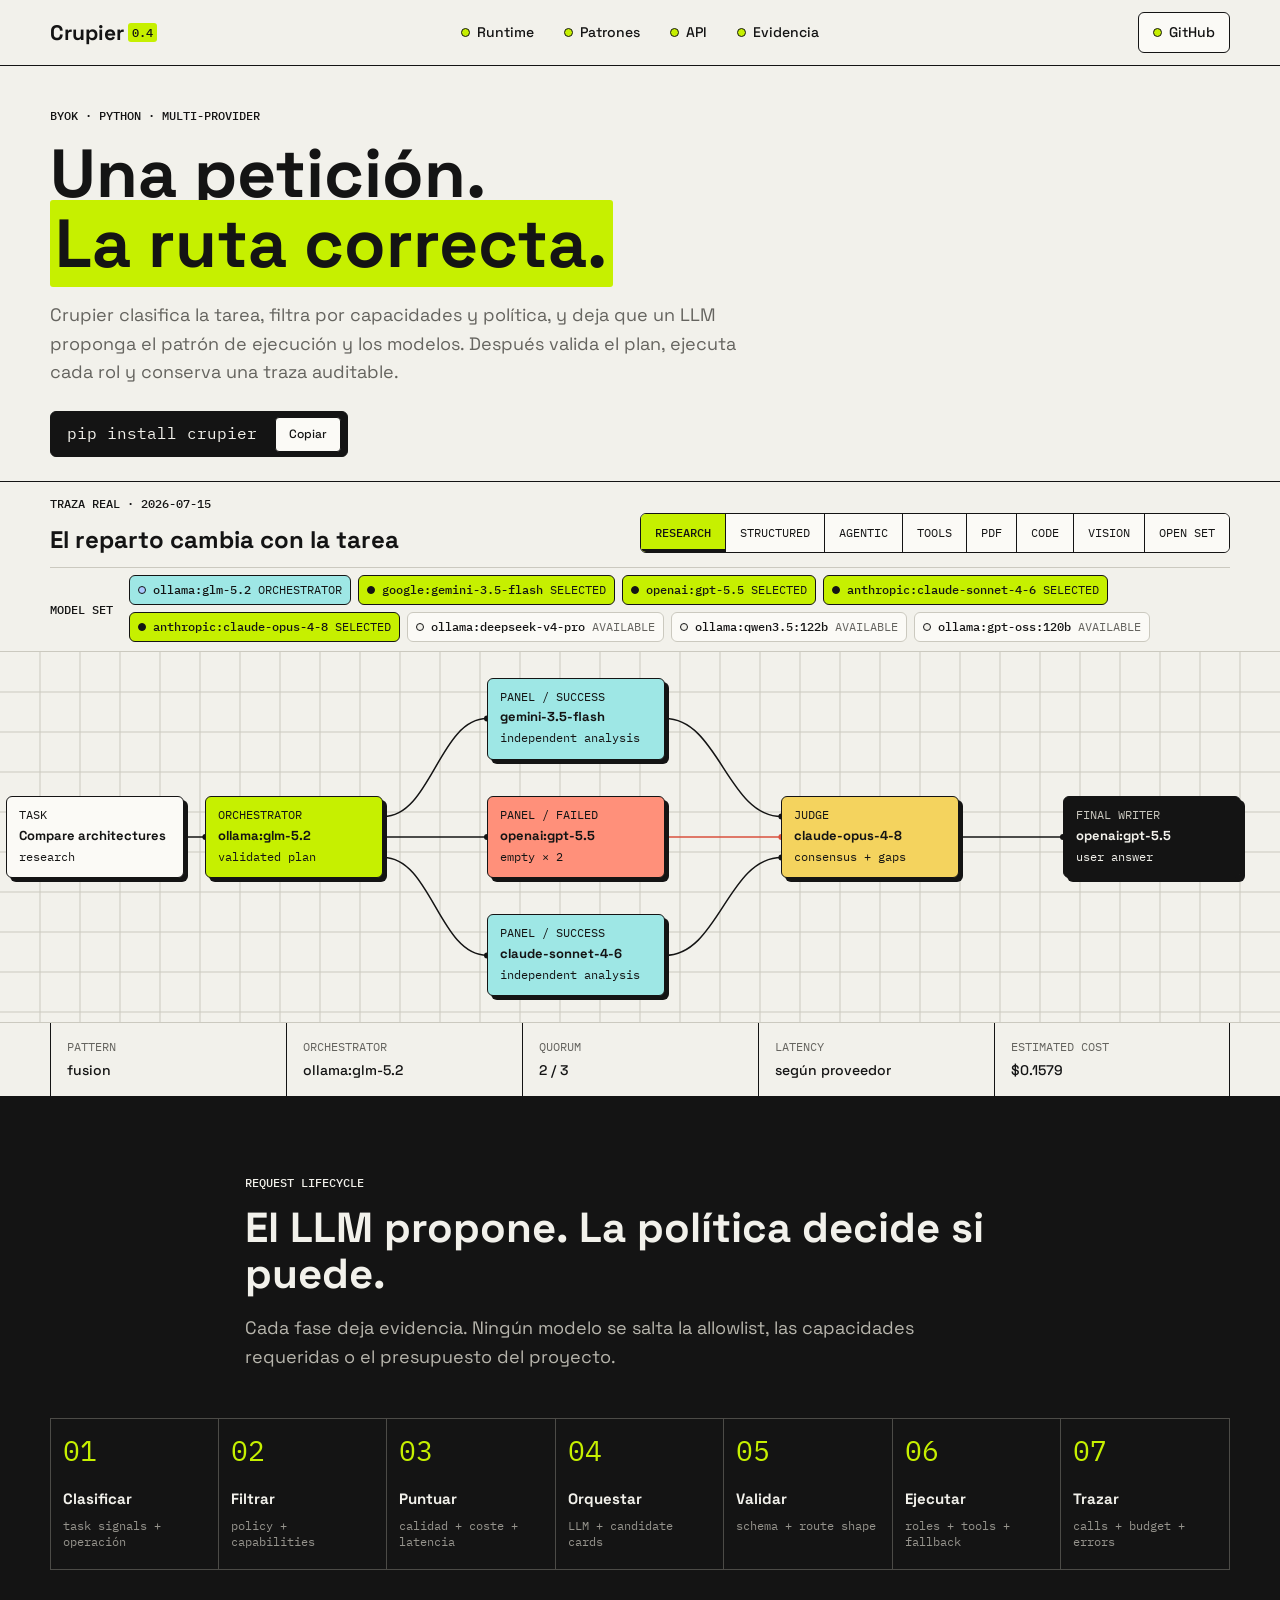
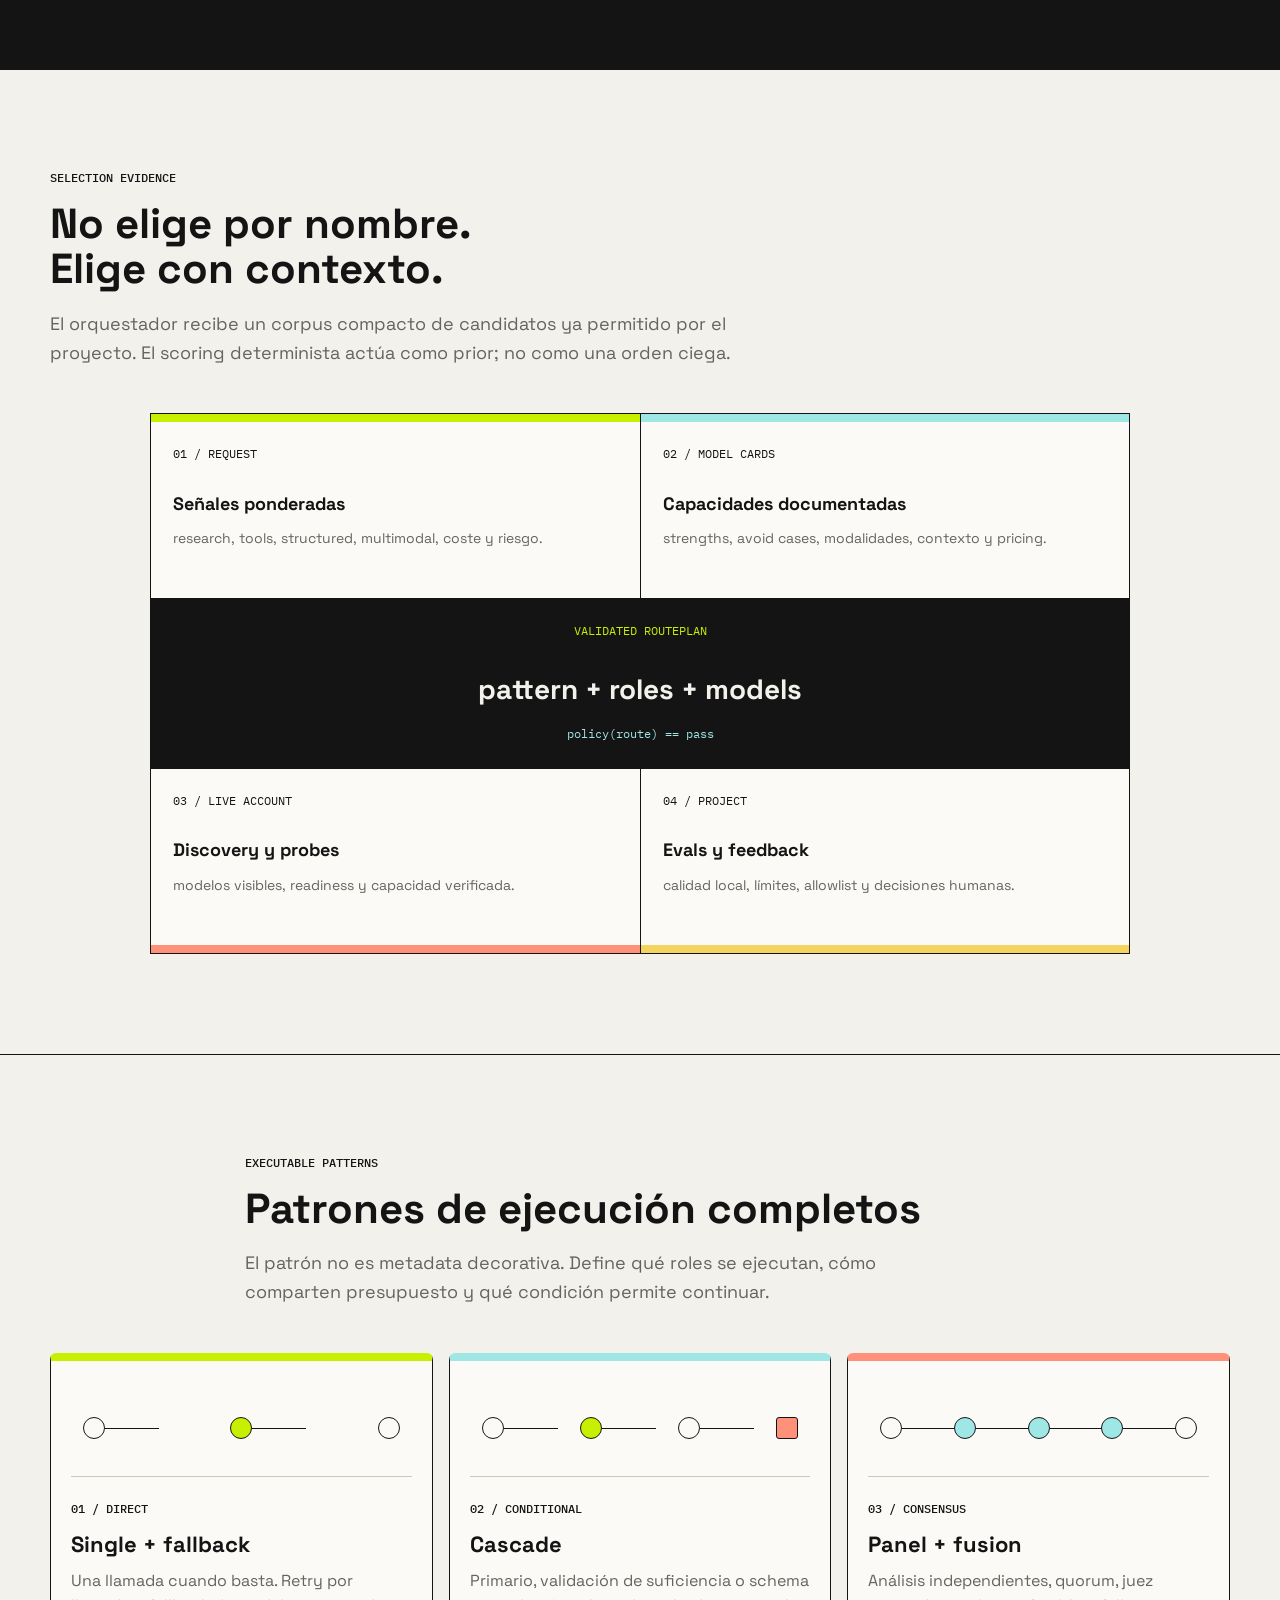
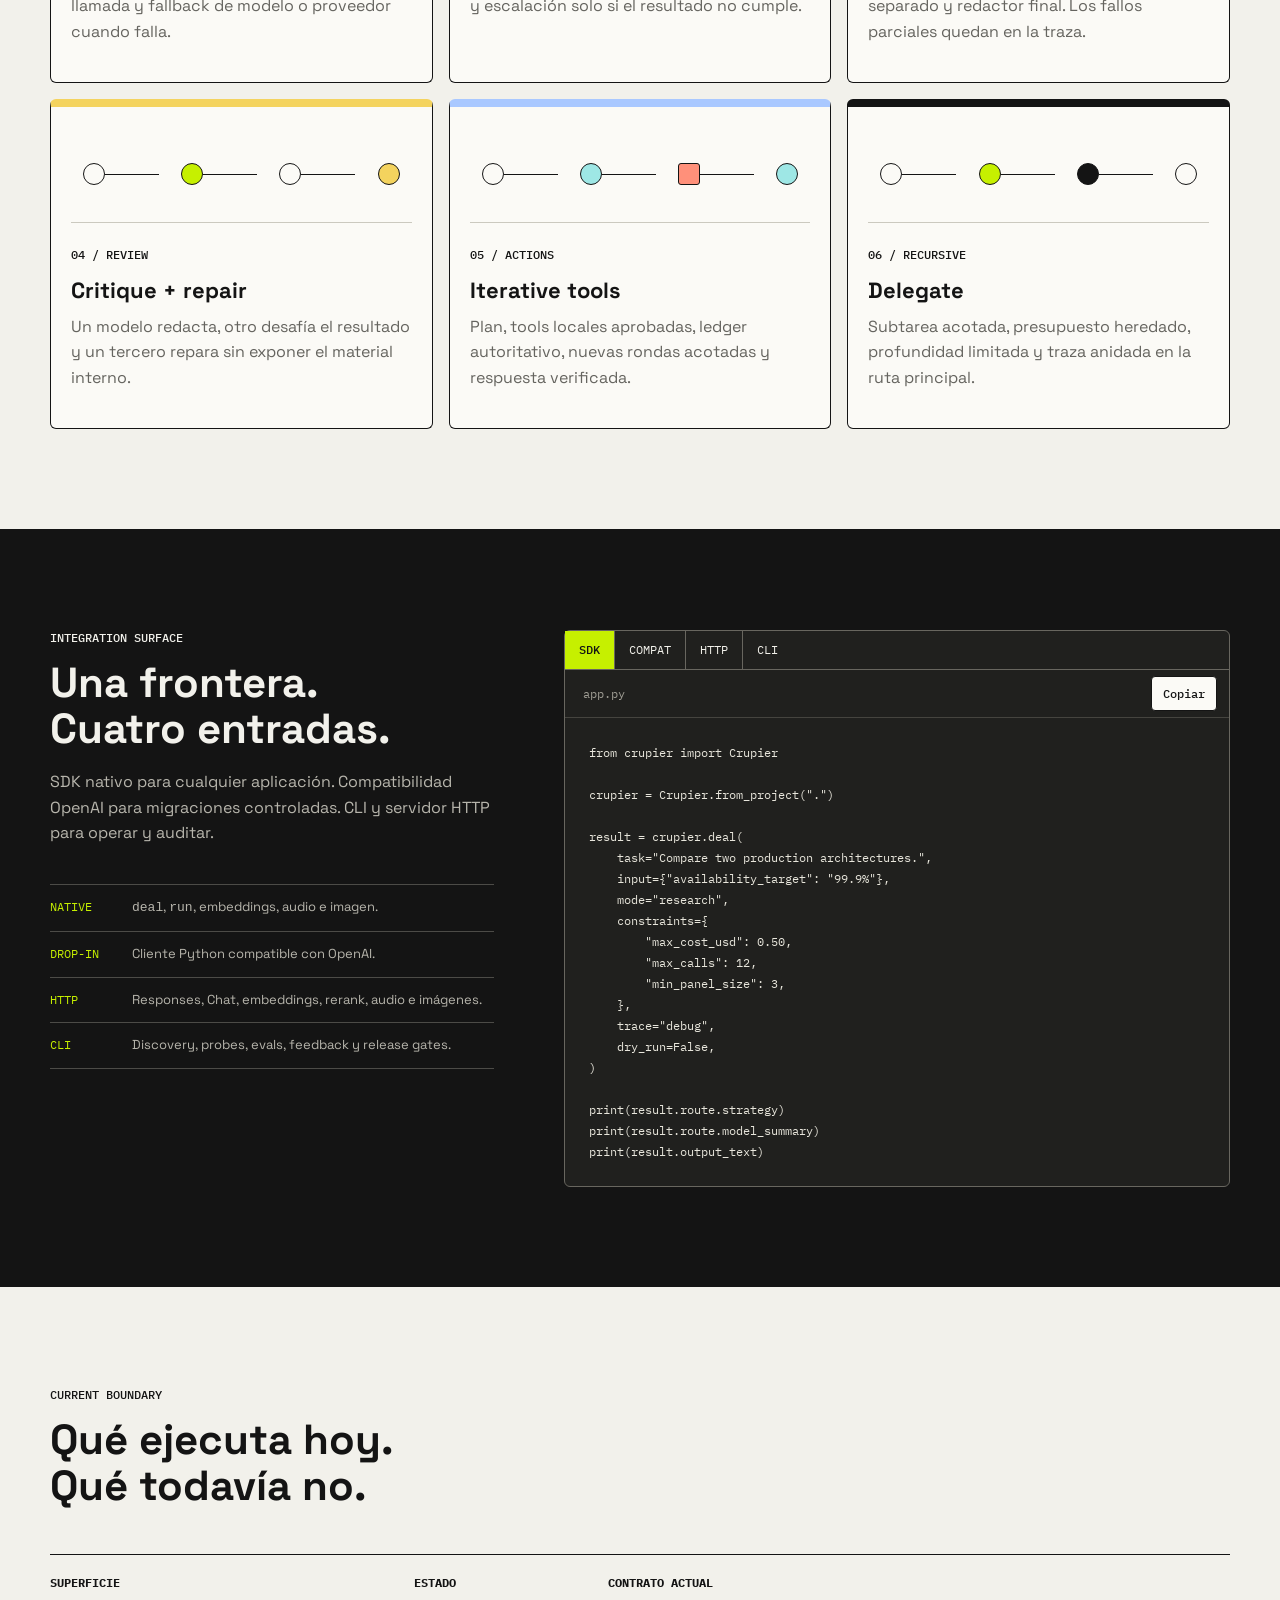
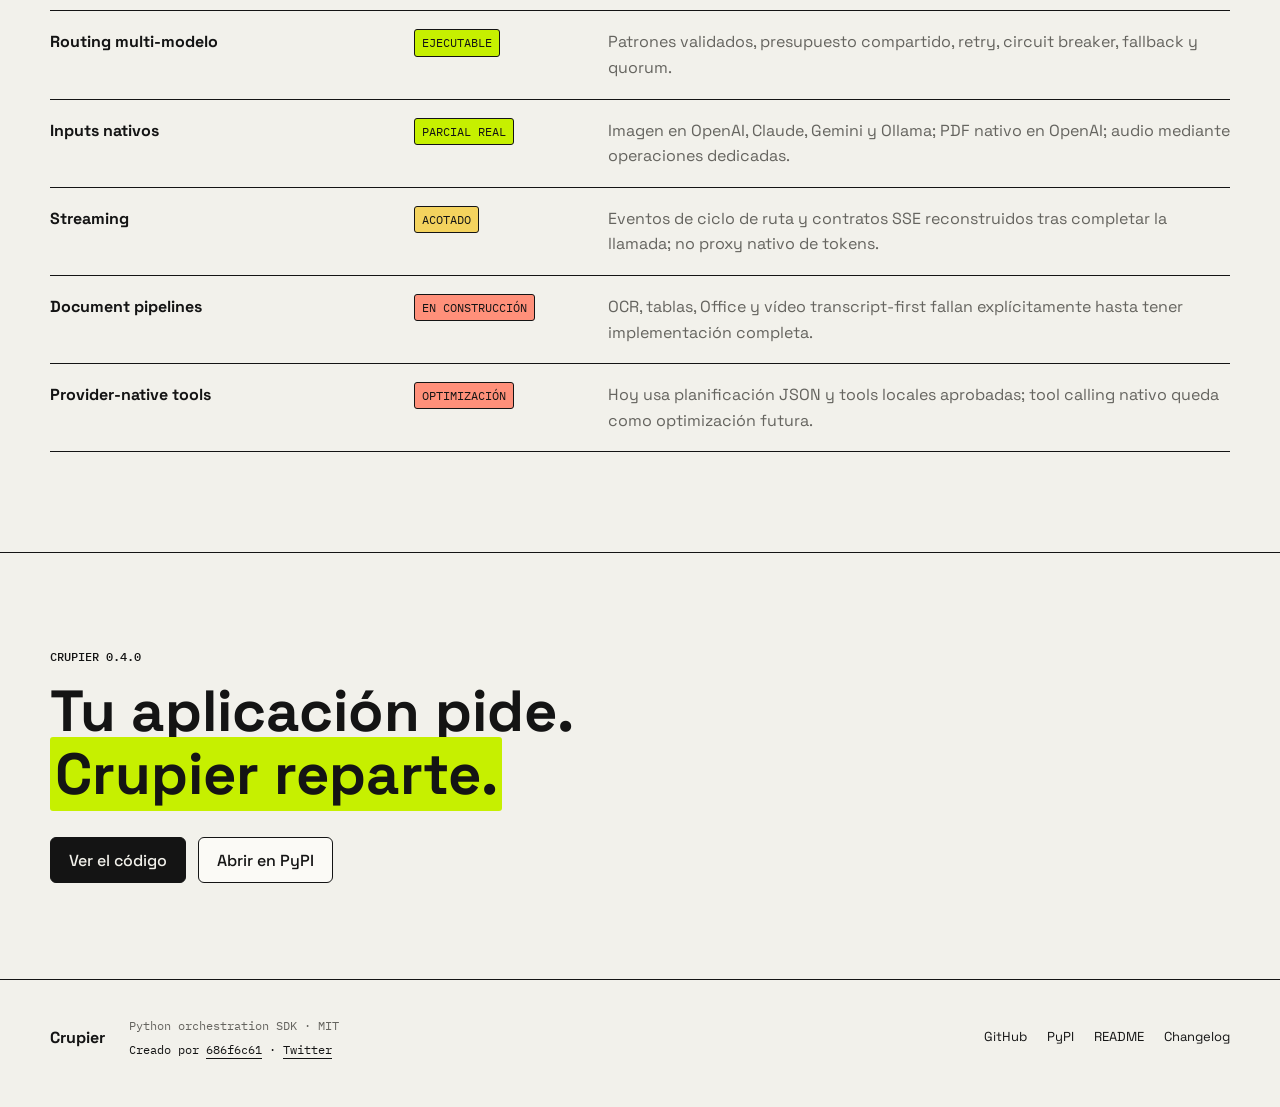
==== commit 802c036a: "Add final Crupier landing site" ====
--- a/site/index.html
+++ b/site/index.html
@@ -3,7 +3,7 @@
   <head>
     <meta charset="utf-8">
     <meta name="viewport" content="width=device-width, initial-scale=1">
-    <meta name="description" content="Crupier 0.5.0 es el SDK Python BYOK para seleccionar y ejecutar rutas multi-modelo, operar shadow y canary, mantener sesiones y auditar aprobaciones.">
+    <meta name="description" content="Crupier es el SDK Python BYOK que selecciona, combina y ejecuta modelos de OpenAI, Anthropic, Google y Ollama según calidad, coste, latencia y capacidades.">
     <meta name="author" content="686f6c61">
     <meta name="robots" content="index, follow, max-image-preview:large, max-snippet:-1, max-video-preview:-1">
     <meta name="theme-color" content="#f2f1eb">
@@ -13,7 +13,7 @@
     <meta property="og:site_name" content="Crupier">
     <meta property="og:url" content="https://crupier.686f6c61.dev/">
     <meta property="og:title" content="Crupier · Una petición. La ruta correcta.">
-    <meta property="og:description" content="Orquestación y control de flota para Python: routing multi-modelo, shadow y canary, sesiones con replan y aprobaciones auditables.">
+    <meta property="og:description" content="Orquestación multi-modelo para Python: selección por capacidades, coste y latencia; ejecución con fallback, tools y trazas auditables.">
     <meta property="og:image" content="https://crupier.686f6c61.dev/og-crupier.png">
     <meta property="og:image:secure_url" content="https://crupier.686f6c61.dev/og-crupier.png">
     <meta property="og:image:type" content="image/png">
@@ -24,7 +24,7 @@
     <meta name="twitter:card" content="summary_large_image">
     <meta name="twitter:creator" content="@686f6c61">
     <meta name="twitter:title" content="Crupier · Una petición. La ruta correcta.">
-    <meta name="twitter:description" content="SDK Python BYOK para seleccionar, ejecutar y operar rutas multi-modelo en producción.">
+    <meta name="twitter:description" content="SDK Python BYOK para seleccionar, combinar y ejecutar el modelo adecuado en cada tarea.">
     <meta name="twitter:image" content="https://crupier.686f6c61.dev/og-crupier.png">
     <meta name="twitter:image:alt" content="Crupier conecta una petición con una ruta multi-modelo validada.">
 
@@ -40,14 +40,14 @@
         "@context": "https://schema.org",
         "@type": "SoftwareSourceCode",
         "name": "Crupier",
-        "description": "SDK Python BYOK para seleccionar, ejecutar y operar rutas multi-modelo con shadow, canary, sesiones y aprobaciones auditables.",
+        "description": "SDK Python BYOK para seleccionar, combinar y ejecutar modelos de IA según capacidades, calidad, coste y latencia.",
         "url": "https://crupier.686f6c61.dev/",
         "image": "https://crupier.686f6c61.dev/og-crupier.png",
         "codeRepository": "https://github.com/686f6c61/crupier",
         "downloadUrl": "https://pypi.org/project/crupier/",
         "programmingLanguage": "Python",
         "runtimePlatform": "Python 3.11+",
-        "version": "0.5.0",
+        "version": "0.4.0",
         "license": "https://opensource.org/licenses/MIT",
         "author": {
           "@type": "Person",
@@ -56,24 +56,17 @@
         }
       }
     </script>
-    <!-- Umami Analytics (self-hosted) -->
-    <script defer src="https://analytics.686f6c61.dev/script.js"
-      data-website-id="9d5d1bb4-7ea5-4c8a-bc91-378be16b686d"
-      data-domains="crupier.686f6c61.dev,www.crupier.686f6c61.dev"
-      data-do-not-track="true"
-      data-exclude-search="true"></script>
   </head>
   <body>
     <a class="skip-link" href="#main">Saltar al contenido</a>
 
     <header class="site-header">
       <a class="brand" href="#top">
-        <span>Crupier</span><mark>0.5.0</mark>
+        <span>Crupier</span><mark>0.4</mark>
       </a>
       <nav class="site-nav" aria-label="Navegación principal">
         <a href="#runtime">Runtime</a>
         <a href="#patterns">Patrones</a>
-        <a href="#control">Control</a>
         <a href="#api">API</a>
         <a href="#evidence">Evidencia</a>
       </nav>
@@ -86,7 +79,7 @@
           <p class="eyebrow">BYOK · Python · multi-provider</p>
           <h1 id="hero-title">Una petición.<br><mark>La ruta correcta.</mark></h1>
           <p class="hero-lede">
-            Crupier clasifica la tarea, filtra por capacidades y política, y deja que un LLM proponga el patrón de ejecución y los modelos. Después valida el plan, ejecuta cada rol y permite comparar, aprobar y evolucionar la ruta con evidencia.
+            Crupier clasifica la tarea, filtra por capacidades y política, y deja que un LLM proponga el patrón de ejecución y los modelos. Después valida el plan, ejecuta cada rol y conserva una traza auditable.
           </p>
           <div class="install-line" role="group" aria-label="Comando de instalación">
             <code>pip install crupier</code>
@@ -229,65 +222,23 @@
         </div>
       </section>
 
-      <section class="control-section" id="control" aria-labelledby="control-title">
-        <div class="control-layout page-shell">
-          <div class="section-heading">
-            <p class="eyebrow">Production control plane</p>
-            <h2 id="control-title">Cambia modelos.<br>Sin operar a ciegas.</h2>
-            <p>La decisión no termina cuando sale una respuesta. Crupier conserva el contexto operativo para comparar candidatos, replanificar conversaciones y congelar rutas que necesitan revisión humana.</p>
-          </div>
-
-          <div class="control-lanes">
-            <article class="control-lane">
-              <span class="control-number">01</span>
-              <div>
-                <p class="eyebrow">Experiments</p>
-                <h3>Shadow + canary</h3>
-                <p>Ruta B con muestreo sticky, ejecución aislada y métricas de error, coste, latencia y calidad. Promoción, pausa y rollback quedan ligados a evidencia.</p>
-              </div>
-              <code>shadow → canary → promote</code>
-            </article>
-            <article class="control-lane">
-              <span class="control-number">02</span>
-              <div>
-                <p class="eyebrow">Conversation state</p>
-                <h3>Session + replan</h3>
-                <p>Mantiene una ruta compatible entre turnos y replantea cuando cambian el riesgo, los ficheros, las tools, el schema, el modo o el presupuesto.</p>
-              </div>
-              <code>sticky while compatible</code>
-            </article>
-            <article class="control-lane">
-              <span class="control-number">03</span>
-              <div>
-                <p class="eyebrow">Human gate</p>
-                <h3>Durable approval</h3>
-                <p>Congela plan y request con hashes, caducidad, token de un solo uso y digest de ficheros. La ejecución aprobada reanuda exactamente esa ruta.</p>
-              </div>
-              <code>freeze → review → execute</code>
-            </article>
-          </div>
-        </div>
-      </section>
-
       <section class="api-section" id="api" aria-labelledby="api-title">
         <div class="page-shell api-layout">
           <div class="section-heading">
             <p class="eyebrow">Integration surface</p>
-            <h2 id="api-title">Una frontera.<br>Cinco entradas.</h2>
-            <p>SDK nativo para cualquier aplicación. Compatibilidad OpenAI para migraciones controladas. CLI, servidor HTTP y control operativo para ejecutar y auditar.</p>
+            <h2 id="api-title">Una frontera.<br>Cuatro entradas.</h2>
+            <p>SDK nativo para cualquier aplicación. Compatibilidad OpenAI para migraciones controladas. CLI y servidor HTTP para operar y auditar.</p>
             <ul class="api-contracts">
-              <li><span class="contract-label">Native</span><span class="contract-copy"><code>deal</code>, <code>session</code>, embeddings, audio e imagen.</span></li>
-              <li><span class="contract-label">Control</span><span class="contract-copy">Experimentos, aprobaciones y rutas persistidas.</span></li>
+              <li><span class="contract-label">Native</span><span class="contract-copy"><code>deal</code>, <code>run</code>, embeddings, audio e imagen.</span></li>
               <li><span class="contract-label">Drop-in</span><span class="contract-copy">Cliente Python compatible con OpenAI.</span></li>
               <li><span class="contract-label">HTTP</span><span class="contract-copy">Responses, Chat, embeddings, rerank, audio e imágenes.</span></li>
-              <li><span class="contract-label">CLI</span><span class="contract-copy">Discovery, probes, evals, approvals, experiments y releases.</span></li>
+              <li><span class="contract-label">CLI</span><span class="contract-copy">Discovery, probes, evals, feedback y release gates.</span></li>
             </ul>
           </div>
 
           <div class="code-workbench">
             <div class="code-tabs" role="tablist" aria-label="Ejemplos de integración">
               <button id="code-sdk-tab" type="button" role="tab" aria-controls="code-panel" aria-selected="true" tabindex="0" data-code="sdk">SDK</button>
-              <button id="code-control-tab" type="button" role="tab" aria-controls="code-panel" aria-selected="false" tabindex="-1" data-code="control">Control</button>
               <button id="code-compat-tab" type="button" role="tab" aria-controls="code-panel" aria-selected="false" tabindex="-1" data-code="compat">Compat</button>
               <button id="code-server-tab" type="button" role="tab" aria-controls="code-panel" aria-selected="false" tabindex="-1" data-code="server">HTTP</button>
               <button id="code-cli-tab" type="button" role="tab" aria-controls="code-panel" aria-selected="false" tabindex="-1" data-code="cli">CLI</button>
@@ -320,22 +271,13 @@
               <th scope="row">Routing multi-modelo</th><td><span class="state live">Ejecutable</span></td><td>Patrones validados, presupuesto compartido, retry, circuit breaker, fallback y quorum.</td>
             </tr>
             <tr class="boundary-row">
-              <th scope="row">Shadow y canary</th><td><span class="state live">Ejecutable</span></td><td>Cohortes sticky, ejecución paralela o asíncrona, métricas sin outputs por defecto y promoción reversible.</td>
-            </tr>
-            <tr class="boundary-row">
-              <th scope="row">Sesiones y aprobaciones</th><td><span class="state live">Ejecutable</span></td><td>Replan multi-turno, presupuesto acumulado y rutas congeladas con token efímero de un solo uso.</td>
-            </tr>
-            <tr class="boundary-row">
               <th scope="row">Inputs nativos</th><td><span class="state live">Parcial real</span></td><td>Imagen en OpenAI, Claude, Gemini y Ollama; PDF nativo en OpenAI; audio mediante operaciones dedicadas.</td>
             </tr>
             <tr class="boundary-row">
-              <th scope="row">Documentos estructurados</th><td><span class="state live">Ejecutable</span></td><td>CSV, TSV y XLSX acotados; texto y tablas DOCX; OCR mediante adapter opcional y dependencia de despliegue.</td>
-            </tr>
-            <tr class="boundary-row">
               <th scope="row">Streaming</th><td><span class="state bounded">Acotado</span></td><td>Eventos de ciclo de ruta y contratos SSE reconstruidos tras completar la llamada; no proxy nativo de tokens.</td>
             </tr>
             <tr class="boundary-row">
-              <th scope="row">Pipelines restantes</th><td><span class="state planned">En construcción</span></td><td>PDF tabular, XLS antiguo, Office no DOCX y vídeo transcript-first fallan explícitamente hasta tener implementación completa.</td>
+              <th scope="row">Document pipelines</th><td><span class="state planned">En construcción</span></td><td>OCR, tablas, Office y vídeo transcript-first fallan explícitamente hasta tener implementación completa.</td>
             </tr>
             <tr class="boundary-row">
               <th scope="row">Provider-native tools</th><td><span class="state planned">Optimización</span></td><td>Hoy usa planificación JSON y tools locales aprobadas; tool calling nativo queda como optimización futura.</td>
@@ -346,7 +288,7 @@
 
       <section class="final-cta" aria-labelledby="cta-title">
         <div class="page-shell">
-          <p class="eyebrow">Crupier 0.5.0</p>
+          <p class="eyebrow">Crupier 0.4.0</p>
           <h2 id="cta-title">Tu aplicación pide.<br><mark>Crupier reparte.</mark></h2>
           <div class="cta-actions">
             <a class="primary-action" href="https://github.com/686f6c61/crupier">Ver el código</a>
--- a/site/styles.css
+++ b/site/styles.css
@@ -26,10 +26,6 @@
   scroll-behavior: smooth;
 }
 
-section[id] {
-  scroll-margin-top: 76px;
-}
-
 body {
   margin: 0;
   color: var(--ink);
@@ -610,7 +606,6 @@
 
 .evidence-section,
 .strategies-section,
-.control-section,
 .api-section,
 .boundaries-section {
   padding-block: 100px;
@@ -755,97 +750,6 @@
 
 .mini-route.critique b:last-child {
   background: var(--yellow);
-}
-
-.control-section {
-  padding-block: 100px;
-  border-bottom: 1px solid var(--line);
-}
-
-.control-layout {
-  display: grid;
-  grid-template-columns: minmax(280px, 0.72fr) minmax(0, 1.28fr);
-  gap: 72px;
-  align-items: start;
-}
-
-.control-section .section-heading {
-  position: sticky;
-  top: 102px;
-  margin-bottom: 0;
-}
-
-.control-lanes {
-  border-top: 1px solid var(--line);
-}
-
-.control-lane {
-  display: grid;
-  grid-template-columns: 46px minmax(0, 1fr);
-  gap: 8px 18px;
-  padding: 28px 0;
-  border-bottom: 1px solid var(--line);
-}
-
-.control-lane::before {
-  grid-row: 1 / span 2;
-  width: 8px;
-  height: 100%;
-  min-height: 142px;
-  background: var(--lime);
-  content: "";
-}
-
-.control-lane:nth-child(2)::before {
-  background: var(--cyan);
-}
-
-.control-lane:nth-child(3)::before {
-  background: var(--coral);
-}
-
-.control-number {
-  grid-column: 1;
-  grid-row: 1;
-  align-self: start;
-  margin-left: 16px;
-  font-family: var(--font-mono);
-  font-size: 13px;
-  font-weight: 500;
-}
-
-.control-lane > div {
-  grid-column: 2;
-  grid-row: 1;
-}
-
-.control-lane .eyebrow {
-  margin-bottom: 7px;
-  color: var(--muted);
-}
-
-.control-lane h3 {
-  margin-bottom: 8px;
-}
-
-.control-lane p:last-child {
-  max-width: 590px;
-  margin-bottom: 0;
-  color: var(--muted);
-  font-size: 14px;
-}
-
-.control-lane > code {
-  grid-column: 2;
-  grid-row: 2;
-  align-self: start;
-  justify-self: start;
-  padding: 5px 8px;
-  color: var(--paper);
-  background: var(--ink);
-  border-radius: 3px;
-  font-family: var(--font-mono);
-  font-size: 12px;
 }
 
 .api-section {
@@ -1176,15 +1080,6 @@
     grid-template-columns: repeat(2, 1fr);
   }
 
-  .control-layout {
-    grid-template-columns: 1fr;
-    gap: 38px;
-  }
-
-  .control-section .section-heading {
-    position: static;
-  }
-
   .api-layout {
     grid-template-columns: 1fr;
   }
@@ -1309,7 +1204,6 @@
   .runtime-band,
   .evidence-section,
   .strategies-section,
-  .control-section,
   .api-section,
   .boundaries-section {
     padding-block: 72px;
@@ -1339,10 +1233,6 @@
 
   .strategy-card {
     min-height: 300px;
-  }
-
-  .control-lane {
-    padding-block: 24px;
   }
 
   .api-layout {
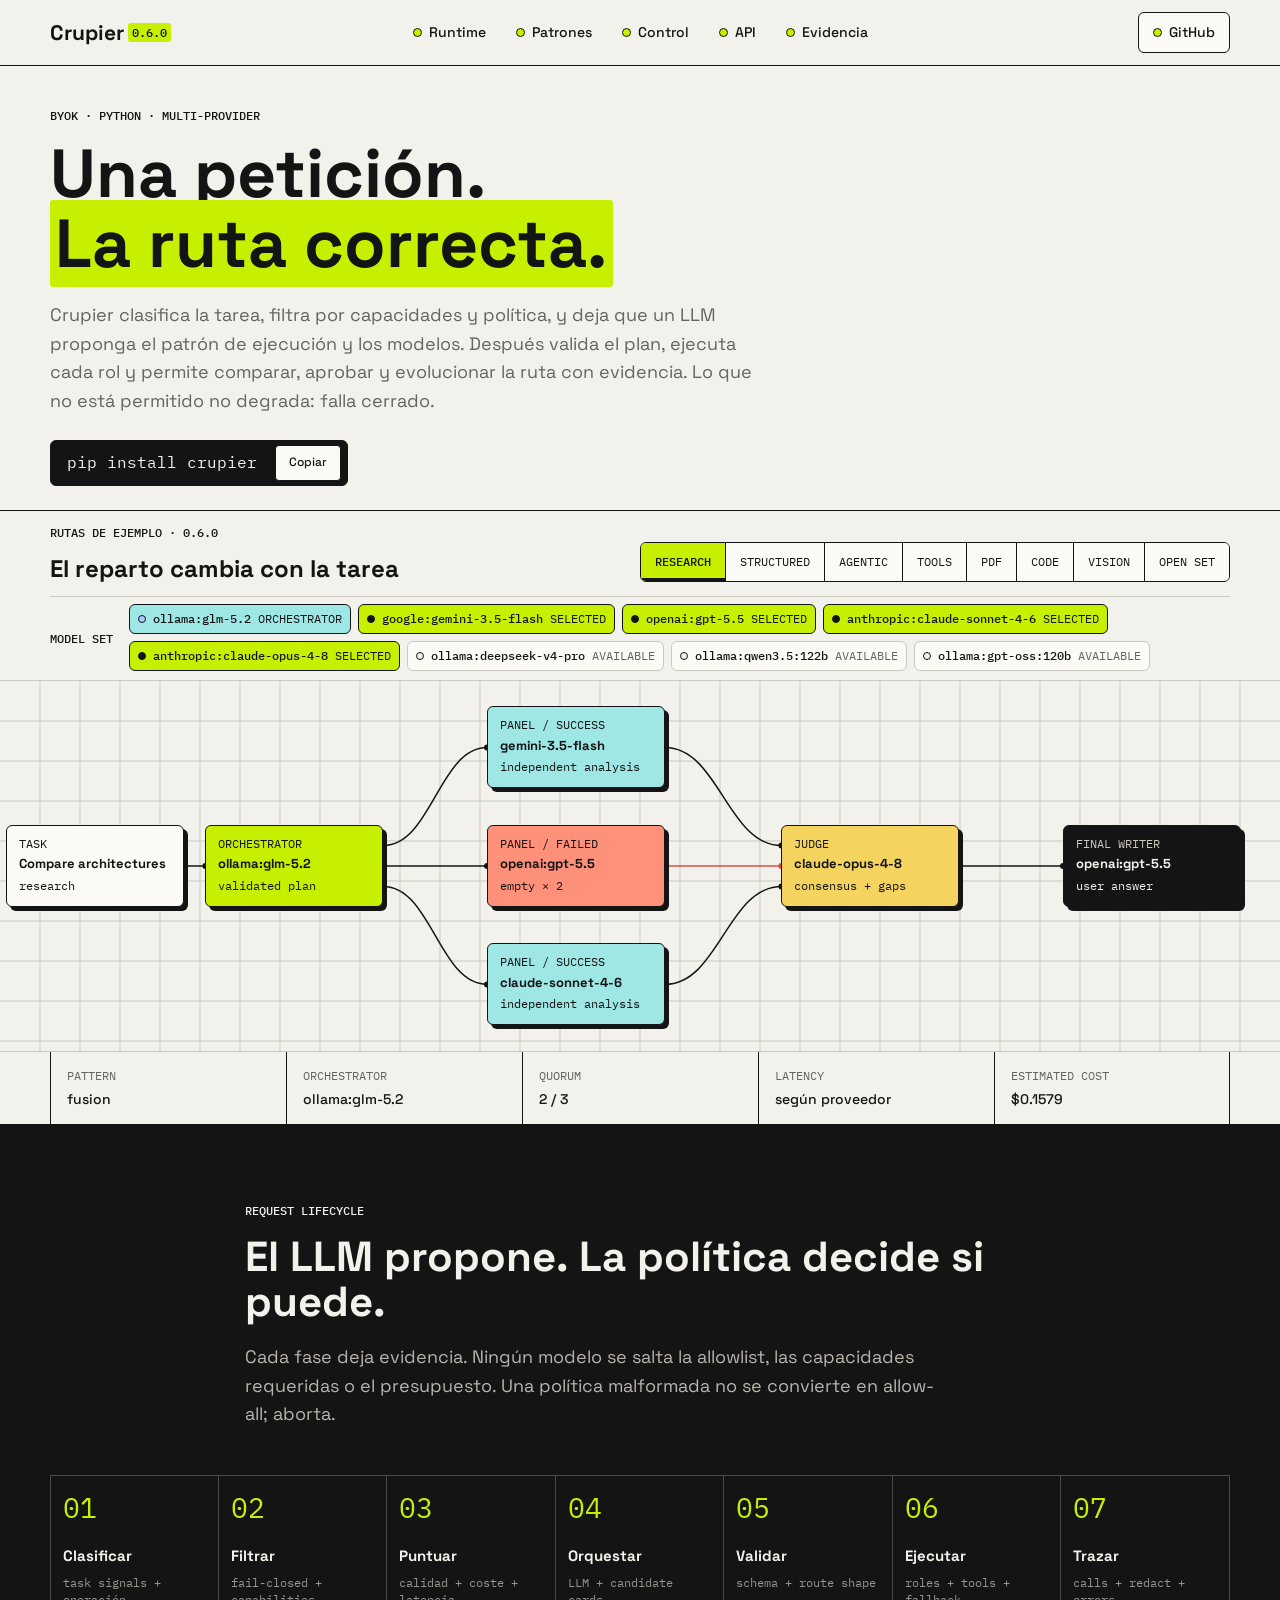
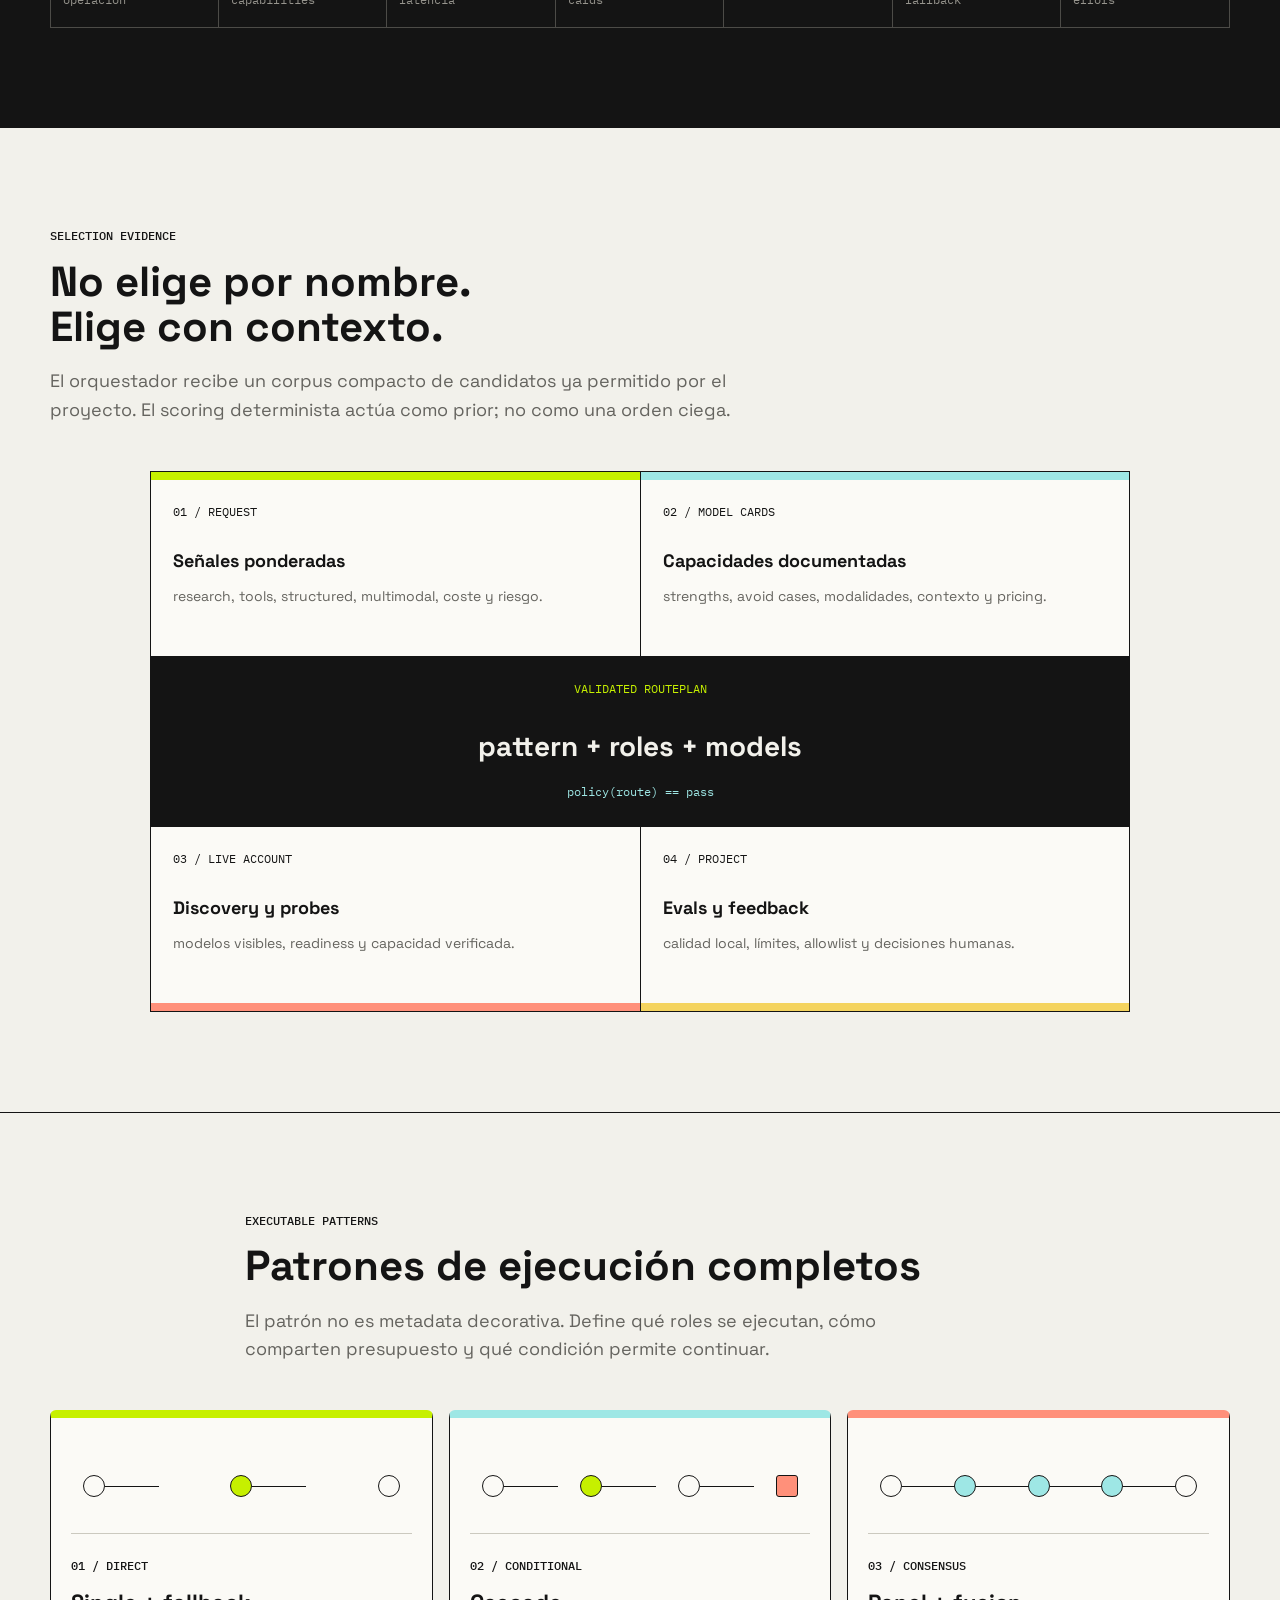
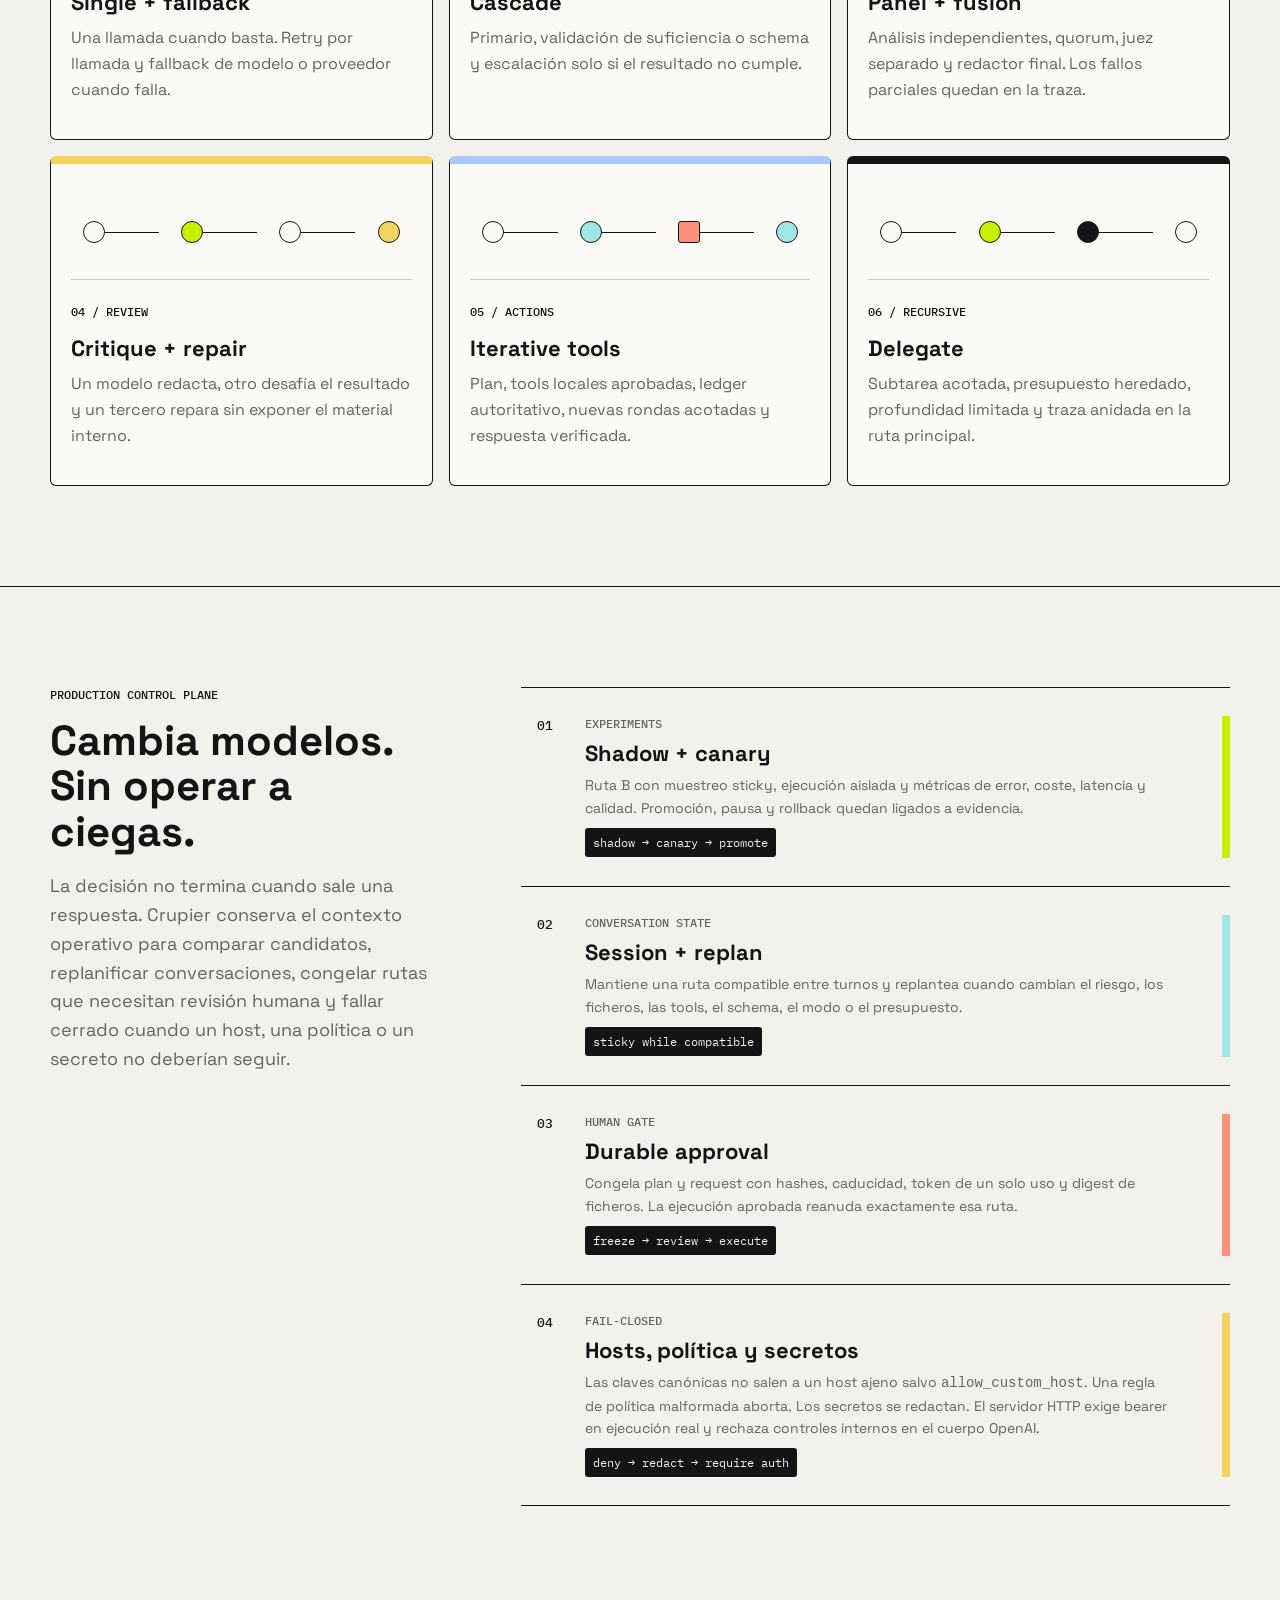
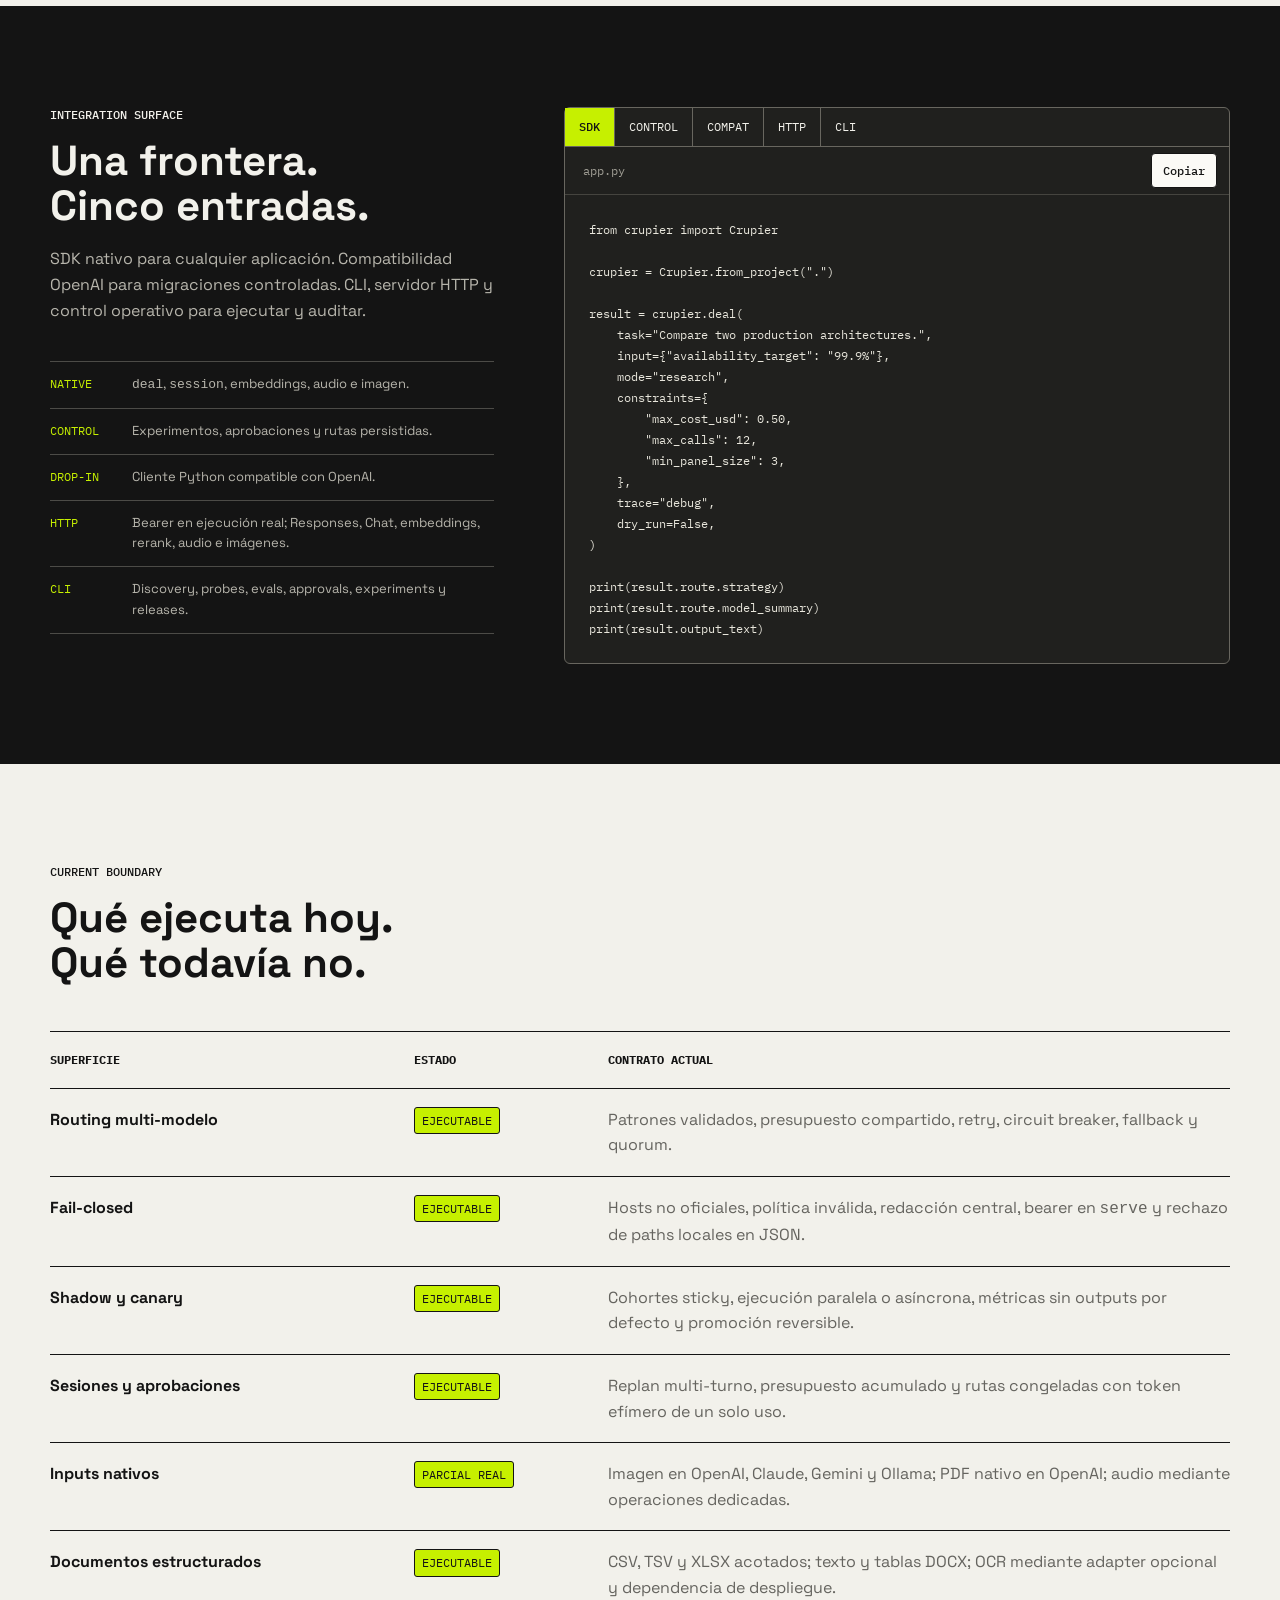
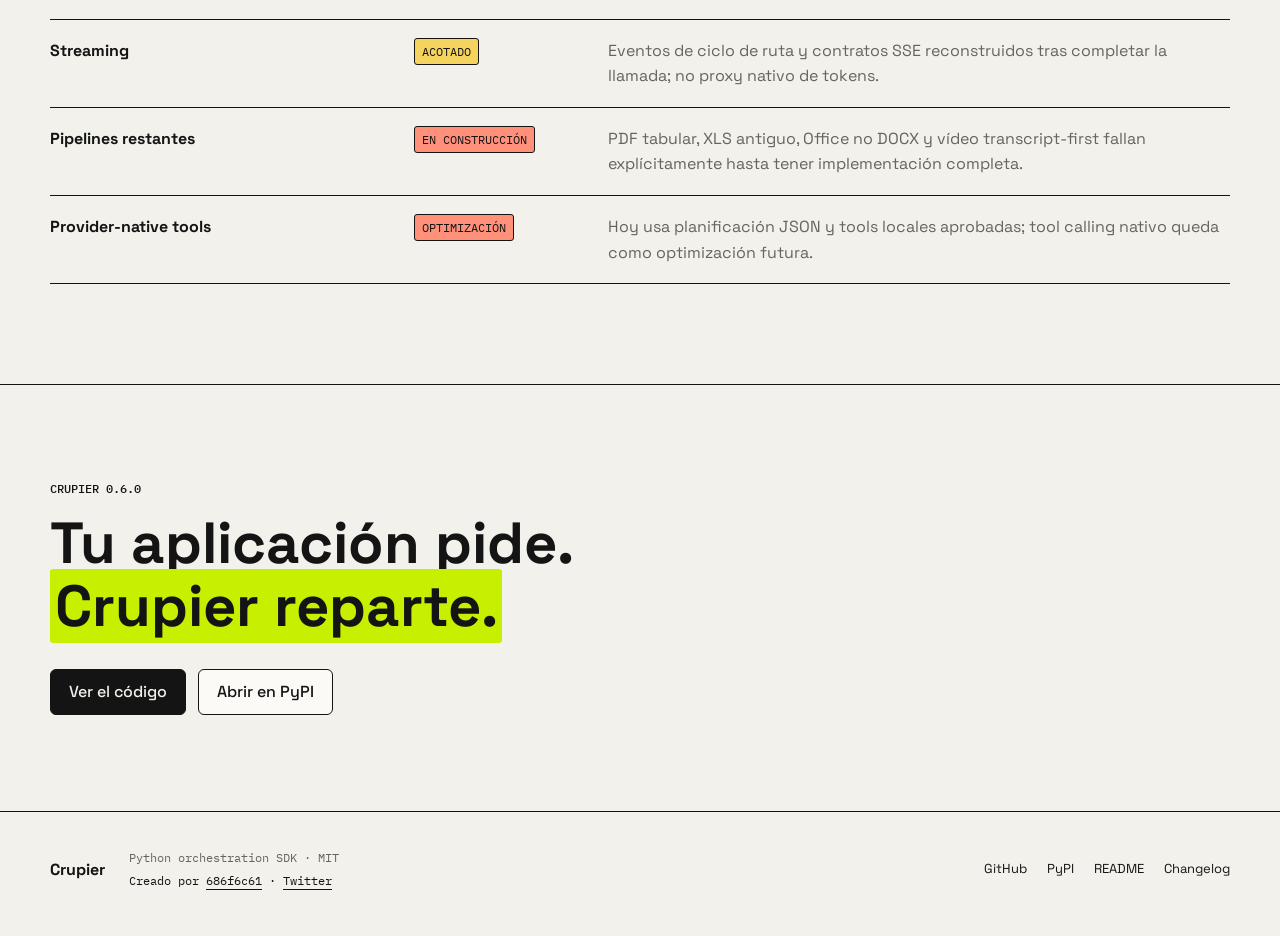
==== commit ba84d297: "docs: alinear la landing con Crupier 0.6.0 La versión pública, el JSON-LD, la tarjeta social y el va" ====
--- a/site/index.html
+++ b/site/index.html
@@ -3,7 +3,7 @@
   <head>
     <meta charset="utf-8">
     <meta name="viewport" content="width=device-width, initial-scale=1">
-    <meta name="description" content="Crupier es el SDK Python BYOK que selecciona, combina y ejecuta modelos de OpenAI, Anthropic, Google y Ollama según calidad, coste, latencia y capacidades.">
+    <meta name="description" content="Crupier 0.6.0 es el SDK Python BYOK para routing multi-modelo, shadow y canary, sesiones y un plano de control fail-closed.">
     <meta name="author" content="686f6c61">
     <meta name="robots" content="index, follow, max-image-preview:large, max-snippet:-1, max-video-preview:-1">
     <meta name="theme-color" content="#f2f1eb">
@@ -13,7 +13,7 @@
     <meta property="og:site_name" content="Crupier">
     <meta property="og:url" content="https://crupier.686f6c61.dev/">
     <meta property="og:title" content="Crupier · Una petición. La ruta correcta.">
-    <meta property="og:description" content="Orquestación multi-modelo para Python: selección por capacidades, coste y latencia; ejecución con fallback, tools y trazas auditables.">
+    <meta property="og:description" content="Orquestación y control de flota para Python: routing multi-modelo, shadow y canary, sesiones y fail-closed ante hosts, políticas y secretos.">
     <meta property="og:image" content="https://crupier.686f6c61.dev/og-crupier.png">
     <meta property="og:image:secure_url" content="https://crupier.686f6c61.dev/og-crupier.png">
     <meta property="og:image:type" content="image/png">
@@ -24,7 +24,7 @@
     <meta name="twitter:card" content="summary_large_image">
     <meta name="twitter:creator" content="@686f6c61">
     <meta name="twitter:title" content="Crupier · Una petición. La ruta correcta.">
-    <meta name="twitter:description" content="SDK Python BYOK para seleccionar, combinar y ejecutar el modelo adecuado en cada tarea.">
+    <meta name="twitter:description" content="SDK Python BYOK para seleccionar, ejecutar y operar rutas multi-modelo con un plano de control fail-closed.">
     <meta name="twitter:image" content="https://crupier.686f6c61.dev/og-crupier.png">
     <meta name="twitter:image:alt" content="Crupier conecta una petición con una ruta multi-modelo validada.">
 
@@ -40,14 +40,14 @@
         "@context": "https://schema.org",
         "@type": "SoftwareSourceCode",
         "name": "Crupier",
-        "description": "SDK Python BYOK para seleccionar, combinar y ejecutar modelos de IA según capacidades, calidad, coste y latencia.",
+        "description": "SDK Python BYOK para seleccionar, ejecutar y operar rutas multi-modelo con shadow, canary, sesiones y un plano de control fail-closed.",
         "url": "https://crupier.686f6c61.dev/",
         "image": "https://crupier.686f6c61.dev/og-crupier.png",
         "codeRepository": "https://github.com/686f6c61/crupier",
         "downloadUrl": "https://pypi.org/project/crupier/",
         "programmingLanguage": "Python",
         "runtimePlatform": "Python 3.11+",
-        "version": "0.4.0",
+        "version": "0.6.0",
         "license": "https://opensource.org/licenses/MIT",
         "author": {
           "@type": "Person",
@@ -56,17 +56,24 @@
         }
       }
     </script>
+    <!-- Umami Analytics (self-hosted) -->
+    <script defer src="https://analytics.686f6c61.dev/script.js"
+      data-website-id="9d5d1bb4-7ea5-4c8a-bc91-378be16b686d"
+      data-domains="crupier.686f6c61.dev,www.crupier.686f6c61.dev"
+      data-do-not-track="true"
+      data-exclude-search="true"></script>
   </head>
   <body>
     <a class="skip-link" href="#main">Saltar al contenido</a>
 
     <header class="site-header">
       <a class="brand" href="#top">
-        <span>Crupier</span><mark>0.4</mark>
+        <span>Crupier</span><mark>0.6.0</mark>
       </a>
       <nav class="site-nav" aria-label="Navegación principal">
         <a href="#runtime">Runtime</a>
         <a href="#patterns">Patrones</a>
+        <a href="#control">Control</a>
         <a href="#api">API</a>
         <a href="#evidence">Evidencia</a>
       </nav>
@@ -79,7 +86,7 @@
           <p class="eyebrow">BYOK · Python · multi-provider</p>
           <h1 id="hero-title">Una petición.<br><mark>La ruta correcta.</mark></h1>
           <p class="hero-lede">
-            Crupier clasifica la tarea, filtra por capacidades y política, y deja que un LLM proponga el patrón de ejecución y los modelos. Después valida el plan, ejecuta cada rol y conserva una traza auditable.
+            Crupier clasifica la tarea, filtra por capacidades y política, y deja que un LLM proponga el patrón de ejecución y los modelos. Después valida el plan, ejecuta cada rol y permite comparar, aprobar y evolucionar la ruta con evidencia. Lo que no está permitido no degrada: falla cerrado.
           </p>
           <div class="install-line" role="group" aria-label="Comando de instalación">
             <code>pip install crupier</code>
@@ -91,7 +98,7 @@
       <section class="route-lab" aria-labelledby="route-lab-title">
         <div class="route-lab-head page-shell">
           <div>
-            <p class="eyebrow">Traza real · 2026-07-15</p>
+            <p class="eyebrow">Rutas de ejemplo · 0.6.0</p>
             <h2 id="route-lab-title">El reparto cambia con la tarea</h2>
           </div>
           <div class="route-tabs" role="tablist" aria-label="Seleccionar tipo de ruta">
@@ -126,16 +133,16 @@
         <div class="page-shell section-heading inverted">
           <p class="eyebrow">Request lifecycle</p>
           <h2 id="runtime-title">El LLM propone. La política decide si puede.</h2>
-          <p>Cada fase deja evidencia. Ningún modelo se salta la allowlist, las capacidades requeridas o el presupuesto del proyecto.</p>
+          <p>Cada fase deja evidencia. Ningún modelo se salta la allowlist, las capacidades requeridas o el presupuesto. Una política malformada no se convierte en allow-all; aborta.</p>
         </div>
         <ol class="runtime-flow page-shell">
           <li><span>01</span><strong>Clasificar</strong><small>task signals + operación</small></li>
-          <li><span>02</span><strong>Filtrar</strong><small>policy + capabilities</small></li>
+          <li><span>02</span><strong>Filtrar</strong><small>fail-closed + capabilities</small></li>
           <li><span>03</span><strong>Puntuar</strong><small>calidad + coste + latencia</small></li>
           <li><span>04</span><strong>Orquestar</strong><small>LLM + candidate cards</small></li>
           <li><span>05</span><strong>Validar</strong><small>schema + route shape</small></li>
           <li><span>06</span><strong>Ejecutar</strong><small>roles + tools + fallback</small></li>
-          <li><span>07</span><strong>Trazar</strong><small>calls + budget + errors</small></li>
+          <li><span>07</span><strong>Trazar</strong><small>calls + redact + errors</small></li>
         </ol>
       </section>
 
@@ -222,23 +229,74 @@
         </div>
       </section>
 
+      <section class="control-section" id="control" aria-labelledby="control-title">
+        <div class="control-layout page-shell">
+          <div class="section-heading">
+            <p class="eyebrow">Production control plane</p>
+            <h2 id="control-title">Cambia modelos.<br>Sin operar a ciegas.</h2>
+            <p>La decisión no termina cuando sale una respuesta. Crupier conserva el contexto operativo para comparar candidatos, replanificar conversaciones, congelar rutas que necesitan revisión humana y fallar cerrado cuando un host, una política o un secreto no deberían seguir.</p>
+          </div>
+
+          <div class="control-lanes">
+            <article class="control-lane">
+              <span class="control-number">01</span>
+              <div>
+                <p class="eyebrow">Experiments</p>
+                <h3>Shadow + canary</h3>
+                <p>Ruta B con muestreo sticky, ejecución aislada y métricas de error, coste, latencia y calidad. Promoción, pausa y rollback quedan ligados a evidencia.</p>
+              </div>
+              <code>shadow → canary → promote</code>
+            </article>
+            <article class="control-lane">
+              <span class="control-number">02</span>
+              <div>
+                <p class="eyebrow">Conversation state</p>
+                <h3>Session + replan</h3>
+                <p>Mantiene una ruta compatible entre turnos y replantea cuando cambian el riesgo, los ficheros, las tools, el schema, el modo o el presupuesto.</p>
+              </div>
+              <code>sticky while compatible</code>
+            </article>
+            <article class="control-lane">
+              <span class="control-number">03</span>
+              <div>
+                <p class="eyebrow">Human gate</p>
+                <h3>Durable approval</h3>
+                <p>Congela plan y request con hashes, caducidad, token de un solo uso y digest de ficheros. La ejecución aprobada reanuda exactamente esa ruta.</p>
+              </div>
+              <code>freeze → review → execute</code>
+            </article>
+            <article class="control-lane">
+              <span class="control-number">04</span>
+              <div>
+                <p class="eyebrow">Fail-closed</p>
+                <h3>Hosts, política y secretos</h3>
+                <p>Las claves canónicas no salen a un host ajeno salvo <code>allow_custom_host</code>. Una regla de política malformada aborta. Los secretos se redactan. El servidor HTTP exige bearer en ejecución real y rechaza controles internos en el cuerpo OpenAI.</p>
+              </div>
+              <code>deny → redact → require auth</code>
+            </article>
+          </div>
+        </div>
+      </section>
+
       <section class="api-section" id="api" aria-labelledby="api-title">
         <div class="page-shell api-layout">
           <div class="section-heading">
             <p class="eyebrow">Integration surface</p>
-            <h2 id="api-title">Una frontera.<br>Cuatro entradas.</h2>
-            <p>SDK nativo para cualquier aplicación. Compatibilidad OpenAI para migraciones controladas. CLI y servidor HTTP para operar y auditar.</p>
+            <h2 id="api-title">Una frontera.<br>Cinco entradas.</h2>
+            <p>SDK nativo para cualquier aplicación. Compatibilidad OpenAI para migraciones controladas. CLI, servidor HTTP y control operativo para ejecutar y auditar.</p>
             <ul class="api-contracts">
-              <li><span class="contract-label">Native</span><span class="contract-copy"><code>deal</code>, <code>run</code>, embeddings, audio e imagen.</span></li>
+              <li><span class="contract-label">Native</span><span class="contract-copy"><code>deal</code>, <code>session</code>, embeddings, audio e imagen.</span></li>
+              <li><span class="contract-label">Control</span><span class="contract-copy">Experimentos, aprobaciones y rutas persistidas.</span></li>
               <li><span class="contract-label">Drop-in</span><span class="contract-copy">Cliente Python compatible con OpenAI.</span></li>
-              <li><span class="contract-label">HTTP</span><span class="contract-copy">Responses, Chat, embeddings, rerank, audio e imágenes.</span></li>
-              <li><span class="contract-label">CLI</span><span class="contract-copy">Discovery, probes, evals, feedback y release gates.</span></li>
+              <li><span class="contract-label">HTTP</span><span class="contract-copy">Bearer en ejecución real; Responses, Chat, embeddings, rerank, audio e imágenes.</span></li>
+              <li><span class="contract-label">CLI</span><span class="contract-copy">Discovery, probes, evals, approvals, experiments y releases.</span></li>
             </ul>
           </div>
 
           <div class="code-workbench">
             <div class="code-tabs" role="tablist" aria-label="Ejemplos de integración">
               <button id="code-sdk-tab" type="button" role="tab" aria-controls="code-panel" aria-selected="true" tabindex="0" data-code="sdk">SDK</button>
+              <button id="code-control-tab" type="button" role="tab" aria-controls="code-panel" aria-selected="false" tabindex="-1" data-code="control">Control</button>
               <button id="code-compat-tab" type="button" role="tab" aria-controls="code-panel" aria-selected="false" tabindex="-1" data-code="compat">Compat</button>
               <button id="code-server-tab" type="button" role="tab" aria-controls="code-panel" aria-selected="false" tabindex="-1" data-code="server">HTTP</button>
               <button id="code-cli-tab" type="button" role="tab" aria-controls="code-panel" aria-selected="false" tabindex="-1" data-code="cli">CLI</button>
@@ -271,13 +329,25 @@
               <th scope="row">Routing multi-modelo</th><td><span class="state live">Ejecutable</span></td><td>Patrones validados, presupuesto compartido, retry, circuit breaker, fallback y quorum.</td>
             </tr>
             <tr class="boundary-row">
+              <th scope="row">Fail-closed</th><td><span class="state live">Ejecutable</span></td><td>Hosts no oficiales, política inválida, redacción central, bearer en <code>serve</code> y rechazo de paths locales en JSON.</td>
+            </tr>
+            <tr class="boundary-row">
+              <th scope="row">Shadow y canary</th><td><span class="state live">Ejecutable</span></td><td>Cohortes sticky, ejecución paralela o asíncrona, métricas sin outputs por defecto y promoción reversible.</td>
+            </tr>
+            <tr class="boundary-row">
+              <th scope="row">Sesiones y aprobaciones</th><td><span class="state live">Ejecutable</span></td><td>Replan multi-turno, presupuesto acumulado y rutas congeladas con token efímero de un solo uso.</td>
+            </tr>
+            <tr class="boundary-row">
               <th scope="row">Inputs nativos</th><td><span class="state live">Parcial real</span></td><td>Imagen en OpenAI, Claude, Gemini y Ollama; PDF nativo en OpenAI; audio mediante operaciones dedicadas.</td>
             </tr>
             <tr class="boundary-row">
+              <th scope="row">Documentos estructurados</th><td><span class="state live">Ejecutable</span></td><td>CSV, TSV y XLSX acotados; texto y tablas DOCX; OCR mediante adapter opcional y dependencia de despliegue.</td>
+            </tr>
+            <tr class="boundary-row">
               <th scope="row">Streaming</th><td><span class="state bounded">Acotado</span></td><td>Eventos de ciclo de ruta y contratos SSE reconstruidos tras completar la llamada; no proxy nativo de tokens.</td>
             </tr>
             <tr class="boundary-row">
-              <th scope="row">Document pipelines</th><td><span class="state planned">En construcción</span></td><td>OCR, tablas, Office y vídeo transcript-first fallan explícitamente hasta tener implementación completa.</td>
+              <th scope="row">Pipelines restantes</th><td><span class="state planned">En construcción</span></td><td>PDF tabular, XLS antiguo, Office no DOCX y vídeo transcript-first fallan explícitamente hasta tener implementación completa.</td>
             </tr>
             <tr class="boundary-row">
               <th scope="row">Provider-native tools</th><td><span class="state planned">Optimización</span></td><td>Hoy usa planificación JSON y tools locales aprobadas; tool calling nativo queda como optimización futura.</td>
@@ -288,7 +358,7 @@
 
       <section class="final-cta" aria-labelledby="cta-title">
         <div class="page-shell">
-          <p class="eyebrow">Crupier 0.4.0</p>
+          <p class="eyebrow">Crupier 0.6.0</p>
           <h2 id="cta-title">Tu aplicación pide.<br><mark>Crupier reparte.</mark></h2>
           <div class="cta-actions">
             <a class="primary-action" href="https://github.com/686f6c61/crupier">Ver el código</a>
--- a/site/styles.css
+++ b/site/styles.css
@@ -26,6 +26,10 @@
   scroll-behavior: smooth;
 }
 
+section[id] {
+  scroll-margin-top: 76px;
+}
+
 body {
   margin: 0;
   color: var(--ink);
@@ -606,6 +610,7 @@
 
 .evidence-section,
 .strategies-section,
+.control-section,
 .api-section,
 .boundaries-section {
   padding-block: 100px;
@@ -750,6 +755,101 @@
 
 .mini-route.critique b:last-child {
   background: var(--yellow);
+}
+
+.control-section {
+  padding-block: 100px;
+  border-bottom: 1px solid var(--line);
+}
+
+.control-layout {
+  display: grid;
+  grid-template-columns: minmax(280px, 0.72fr) minmax(0, 1.28fr);
+  gap: 72px;
+  align-items: start;
+}
+
+.control-section .section-heading {
+  position: sticky;
+  top: 102px;
+  margin-bottom: 0;
+}
+
+.control-lanes {
+  border-top: 1px solid var(--line);
+}
+
+.control-lane {
+  display: grid;
+  grid-template-columns: 46px minmax(0, 1fr);
+  gap: 8px 18px;
+  padding: 28px 0;
+  border-bottom: 1px solid var(--line);
+}
+
+.control-lane::before {
+  grid-row: 1 / span 2;
+  width: 8px;
+  height: 100%;
+  min-height: 142px;
+  background: var(--lime);
+  content: "";
+}
+
+.control-lane:nth-child(2)::before {
+  background: var(--cyan);
+}
+
+.control-lane:nth-child(3)::before {
+  background: var(--coral);
+}
+
+.control-lane:nth-child(4)::before {
+  background: var(--yellow);
+}
+
+.control-number {
+  grid-column: 1;
+  grid-row: 1;
+  align-self: start;
+  margin-left: 16px;
+  font-family: var(--font-mono);
+  font-size: 13px;
+  font-weight: 500;
+}
+
+.control-lane > div {
+  grid-column: 2;
+  grid-row: 1;
+}
+
+.control-lane .eyebrow {
+  margin-bottom: 7px;
+  color: var(--muted);
+}
+
+.control-lane h3 {
+  margin-bottom: 8px;
+}
+
+.control-lane p:last-child {
+  max-width: 590px;
+  margin-bottom: 0;
+  color: var(--muted);
+  font-size: 14px;
+}
+
+.control-lane > code {
+  grid-column: 2;
+  grid-row: 2;
+  align-self: start;
+  justify-self: start;
+  padding: 5px 8px;
+  color: var(--paper);
+  background: var(--ink);
+  border-radius: 3px;
+  font-family: var(--font-mono);
+  font-size: 12px;
 }
 
 .api-section {
@@ -1080,6 +1180,15 @@
     grid-template-columns: repeat(2, 1fr);
   }
 
+  .control-layout {
+    grid-template-columns: 1fr;
+    gap: 38px;
+  }
+
+  .control-section .section-heading {
+    position: static;
+  }
+
   .api-layout {
     grid-template-columns: 1fr;
   }
@@ -1204,6 +1313,7 @@
   .runtime-band,
   .evidence-section,
   .strategies-section,
+  .control-section,
   .api-section,
   .boundaries-section {
     padding-block: 72px;
@@ -1233,6 +1343,10 @@
 
   .strategy-card {
     min-height: 300px;
+  }
+
+  .control-lane {
+    padding-block: 24px;
   }
 
   .api-layout {
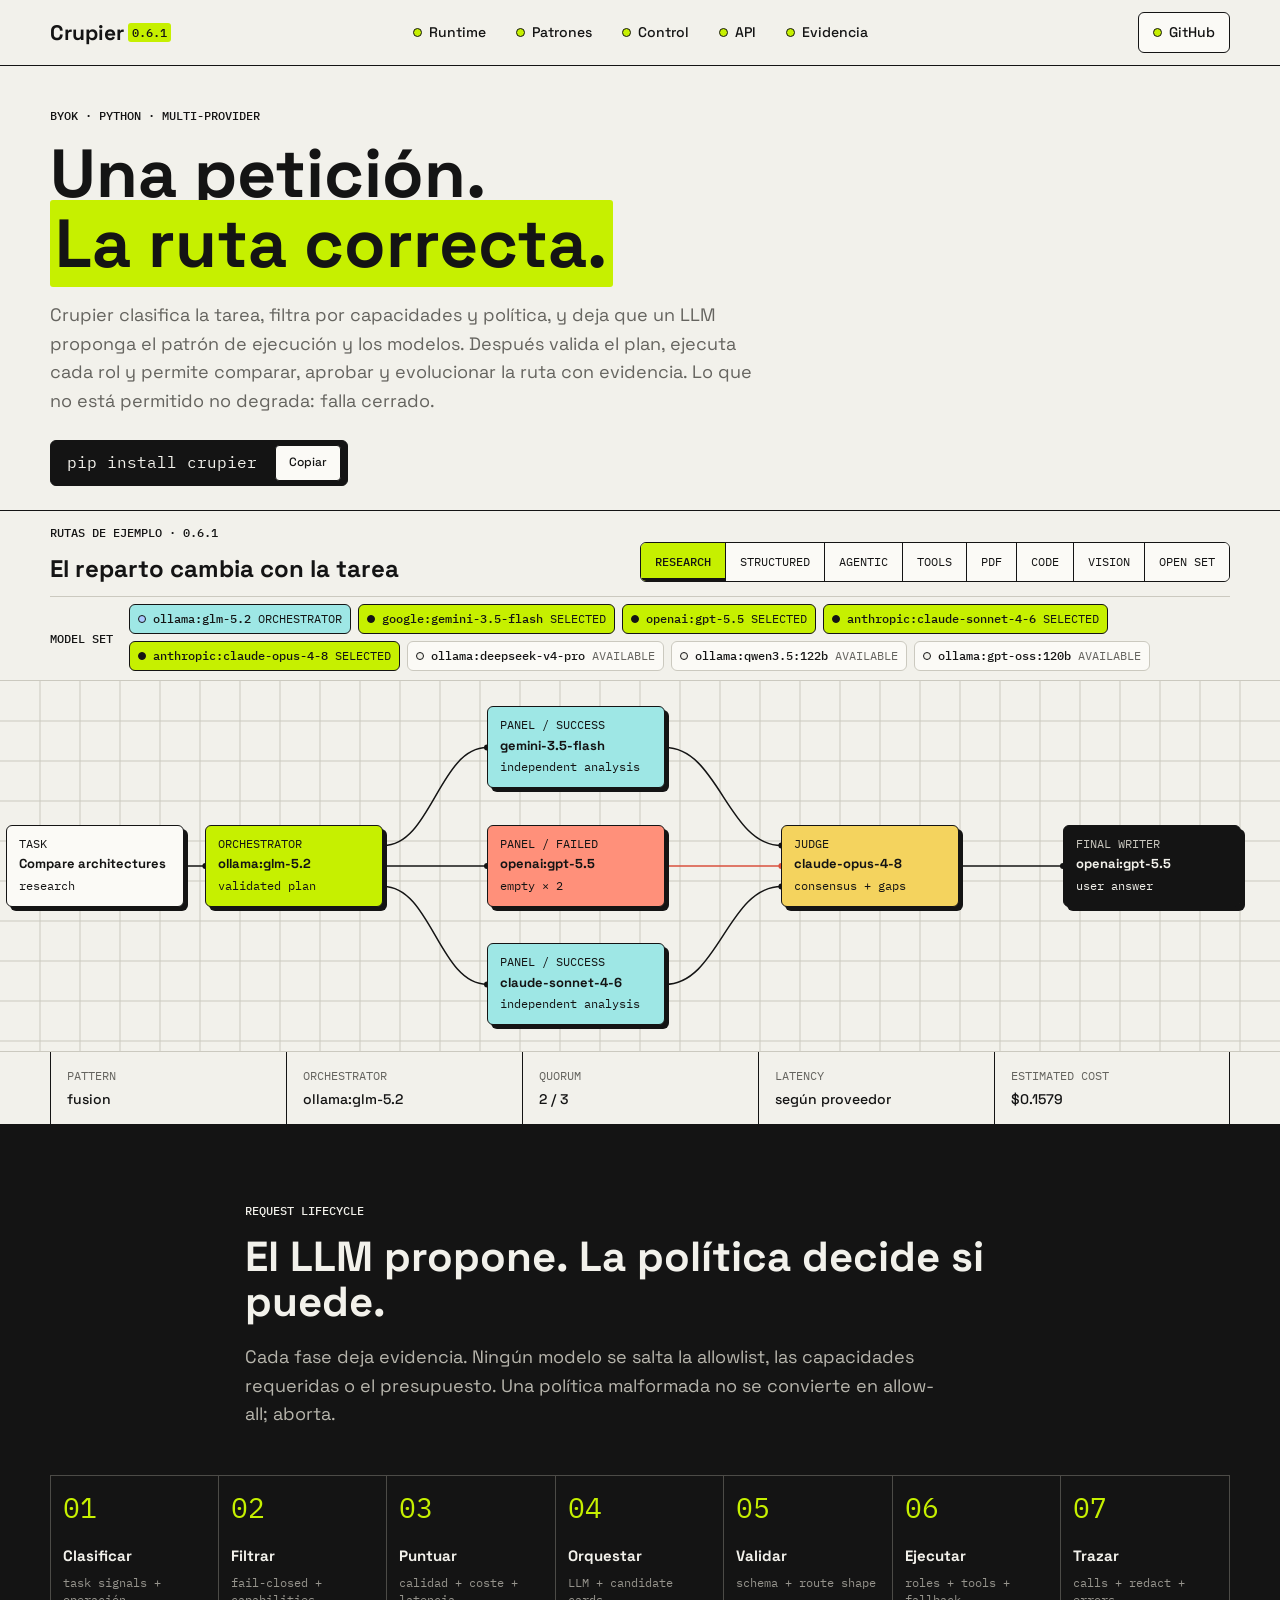
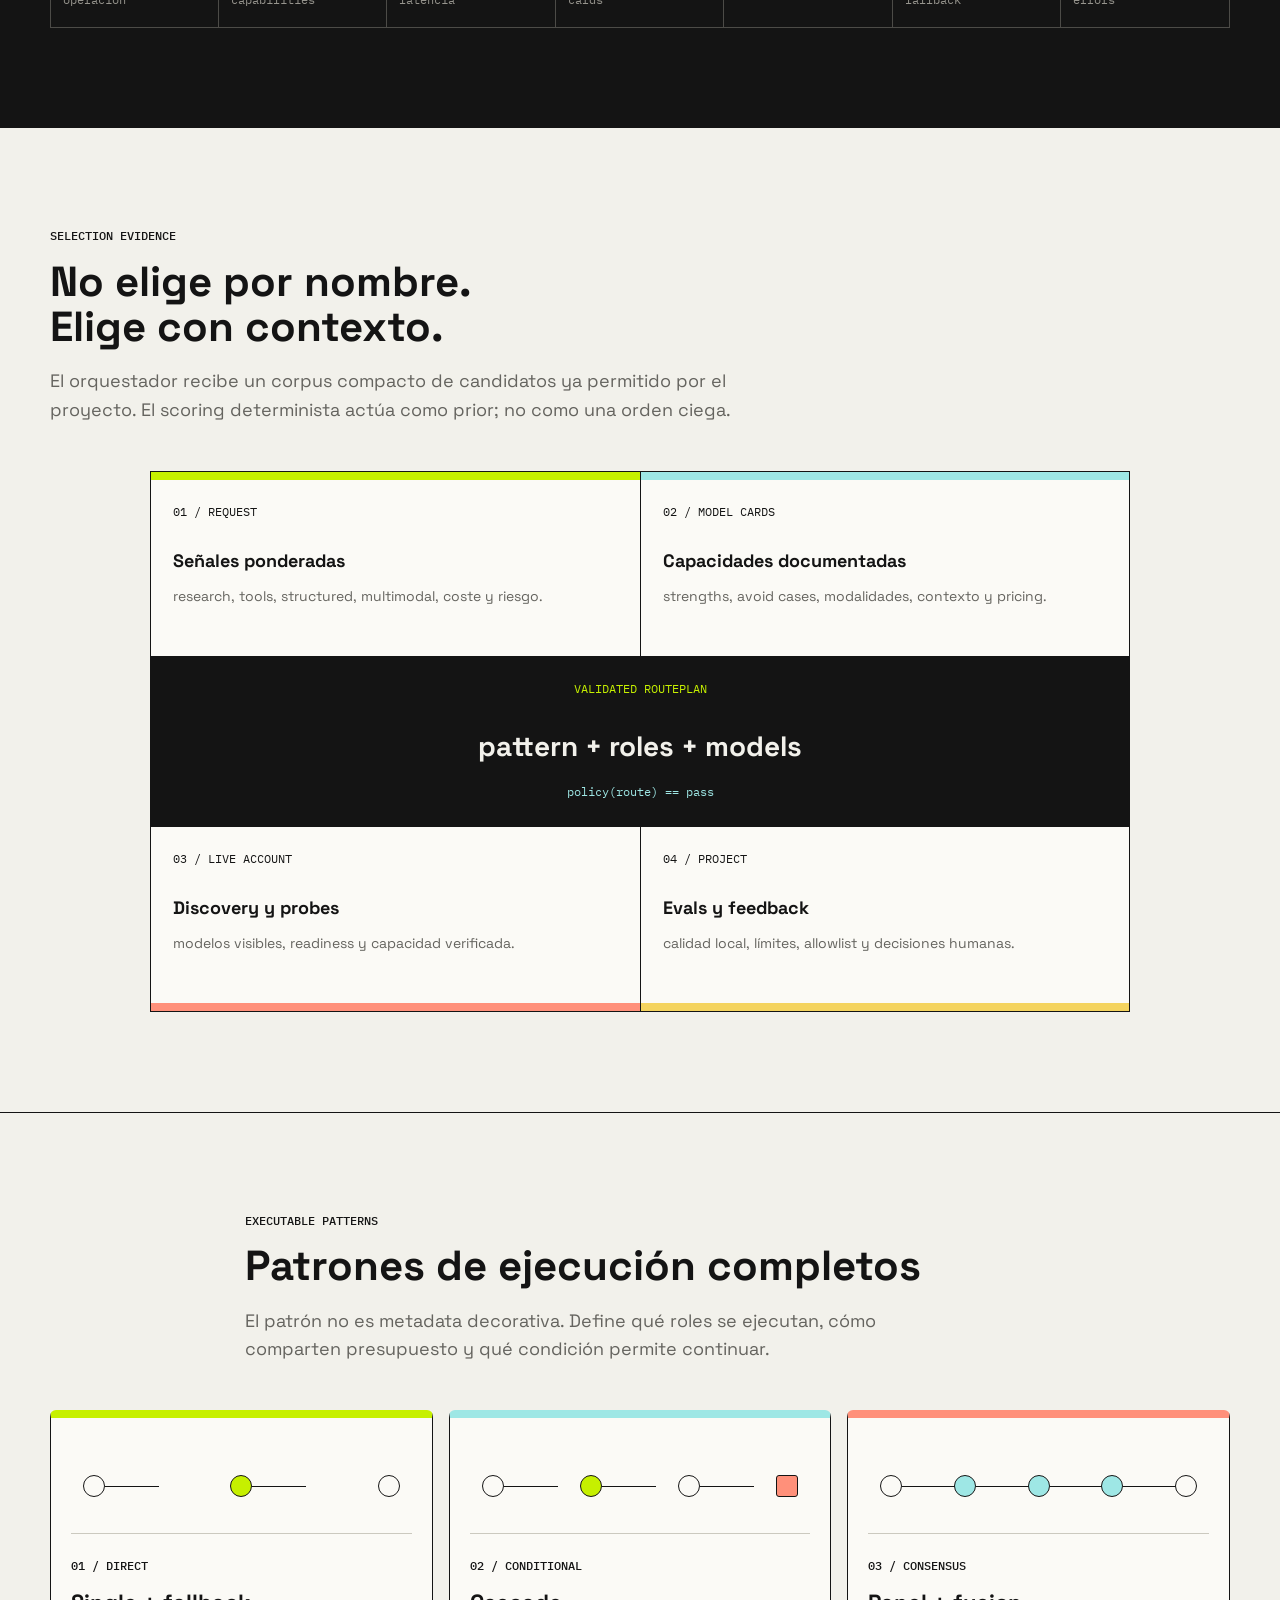
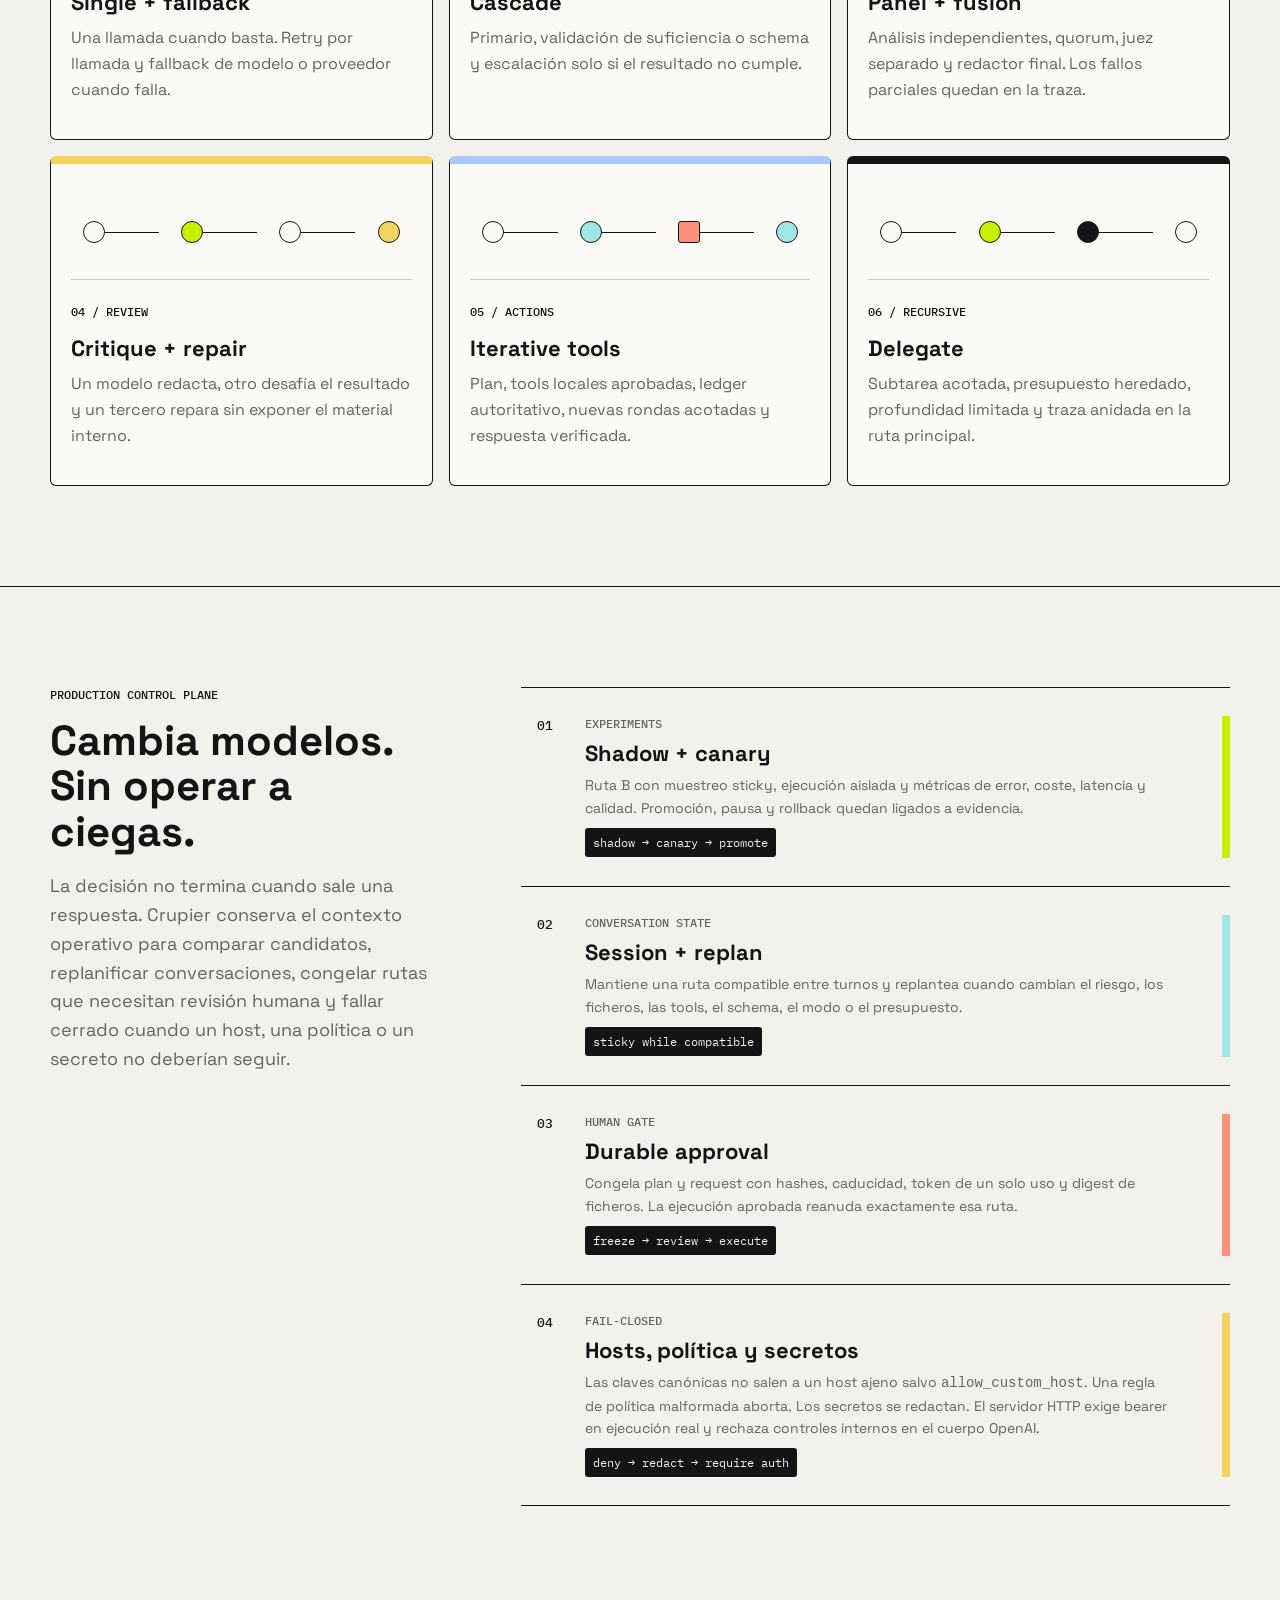
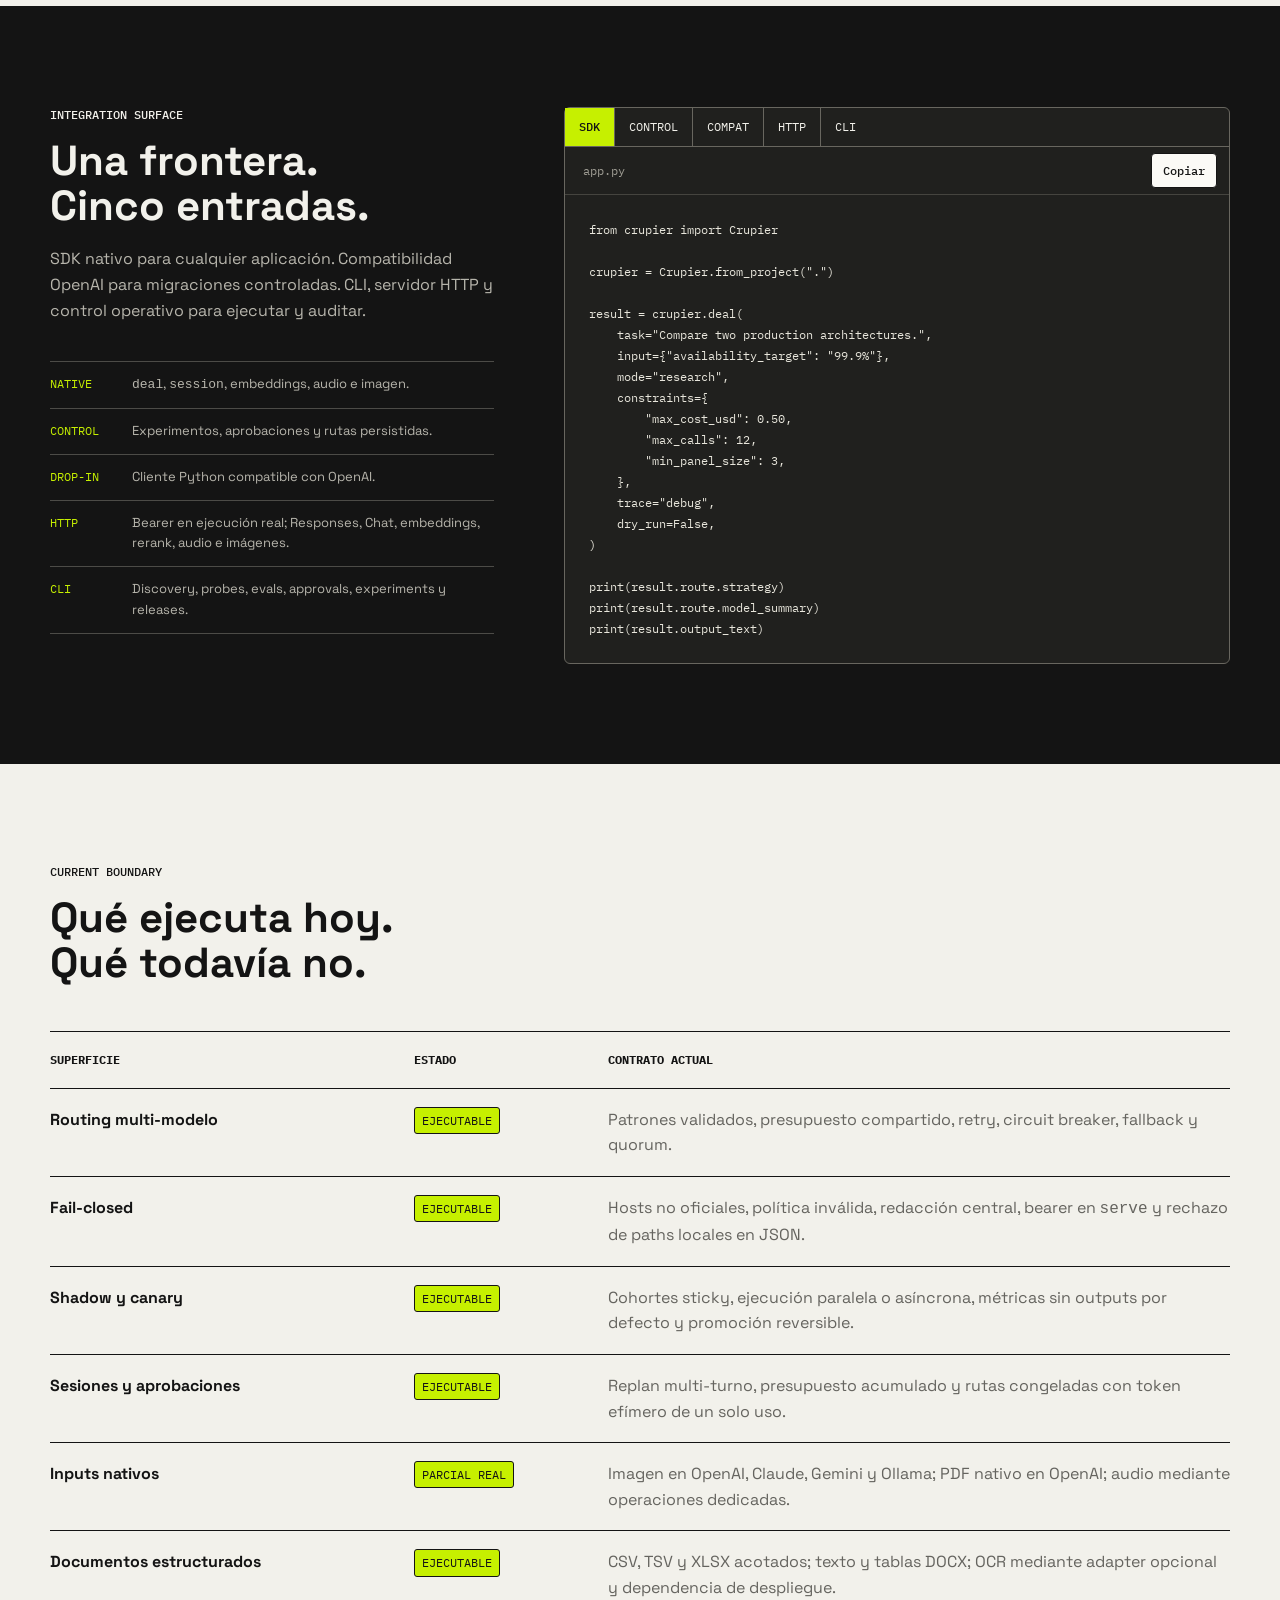
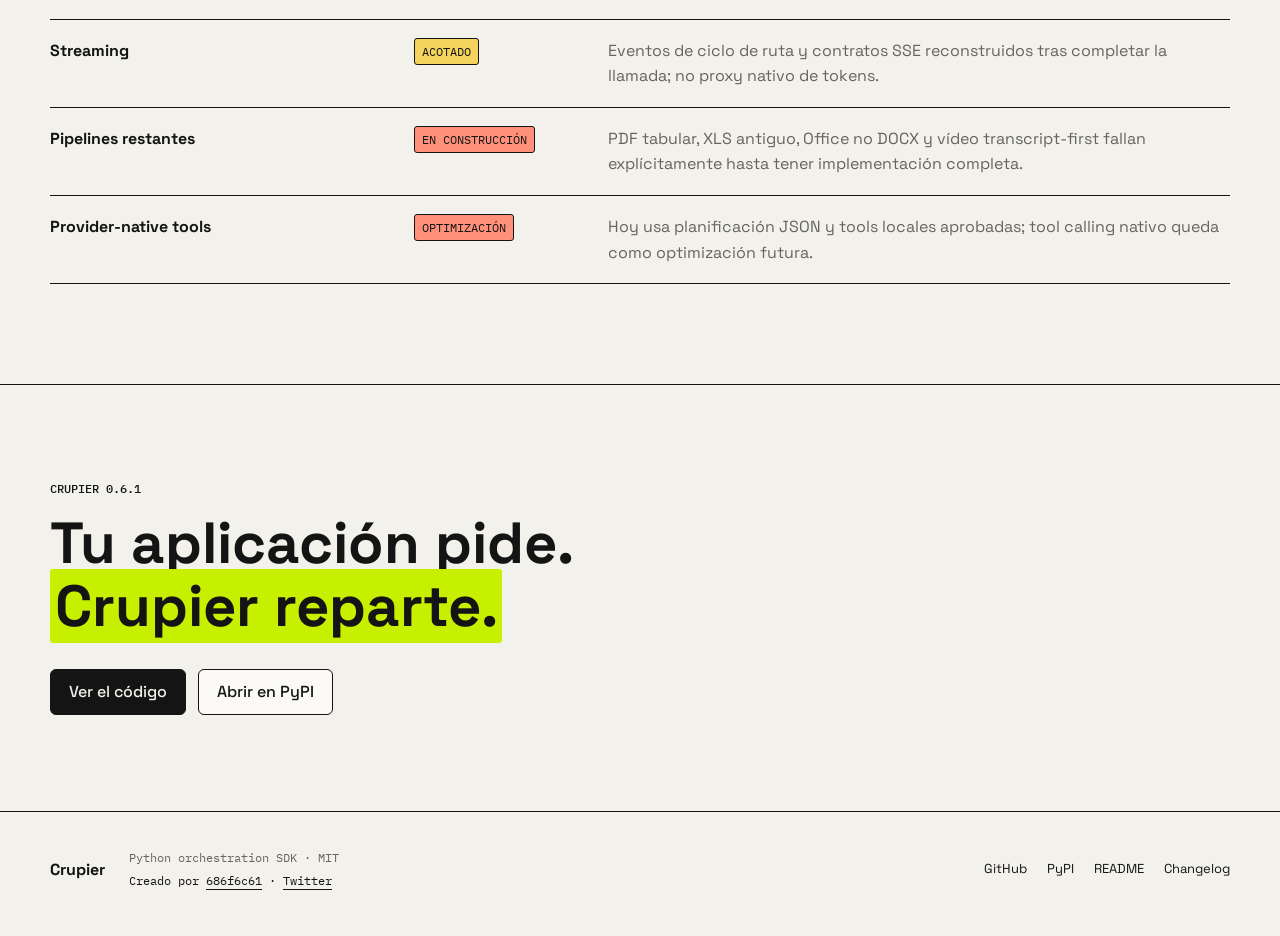
==== commit 28ac1538: "docs: alinear la landing con Crupier 0.6.1 La marca, el JSON-LD, el validador y la tarjeta social co" ====
--- a/site/index.html
+++ b/site/index.html
@@ -3,7 +3,7 @@
   <head>
     <meta charset="utf-8">
     <meta name="viewport" content="width=device-width, initial-scale=1">
-    <meta name="description" content="Crupier 0.6.0 es el SDK Python BYOK para routing multi-modelo, shadow y canary, sesiones y un plano de control fail-closed.">
+    <meta name="description" content="Crupier 0.6.1 es el SDK Python BYOK para routing multi-modelo, shadow y canary, sesiones y un plano de control fail-closed.">
     <meta name="author" content="686f6c61">
     <meta name="robots" content="index, follow, max-image-preview:large, max-snippet:-1, max-video-preview:-1">
     <meta name="theme-color" content="#f2f1eb">
@@ -47,7 +47,7 @@
         "downloadUrl": "https://pypi.org/project/crupier/",
         "programmingLanguage": "Python",
         "runtimePlatform": "Python 3.11+",
-        "version": "0.6.0",
+        "version": "0.6.1",
         "license": "https://opensource.org/licenses/MIT",
         "author": {
           "@type": "Person",
@@ -68,7 +68,7 @@
 
     <header class="site-header">
       <a class="brand" href="#top">
-        <span>Crupier</span><mark>0.6.0</mark>
+        <span>Crupier</span><mark>0.6.1</mark>
       </a>
       <nav class="site-nav" aria-label="Navegación principal">
         <a href="#runtime">Runtime</a>
@@ -98,7 +98,7 @@
       <section class="route-lab" aria-labelledby="route-lab-title">
         <div class="route-lab-head page-shell">
           <div>
-            <p class="eyebrow">Rutas de ejemplo · 0.6.0</p>
+            <p class="eyebrow">Rutas de ejemplo · 0.6.1</p>
             <h2 id="route-lab-title">El reparto cambia con la tarea</h2>
           </div>
           <div class="route-tabs" role="tablist" aria-label="Seleccionar tipo de ruta">
@@ -358,7 +358,7 @@
 
       <section class="final-cta" aria-labelledby="cta-title">
         <div class="page-shell">
-          <p class="eyebrow">Crupier 0.6.0</p>
+          <p class="eyebrow">Crupier 0.6.1</p>
           <h2 id="cta-title">Tu aplicación pide.<br><mark>Crupier reparte.</mark></h2>
           <div class="cta-actions">
             <a class="primary-action" href="https://github.com/686f6c61/crupier">Ver el código</a>
